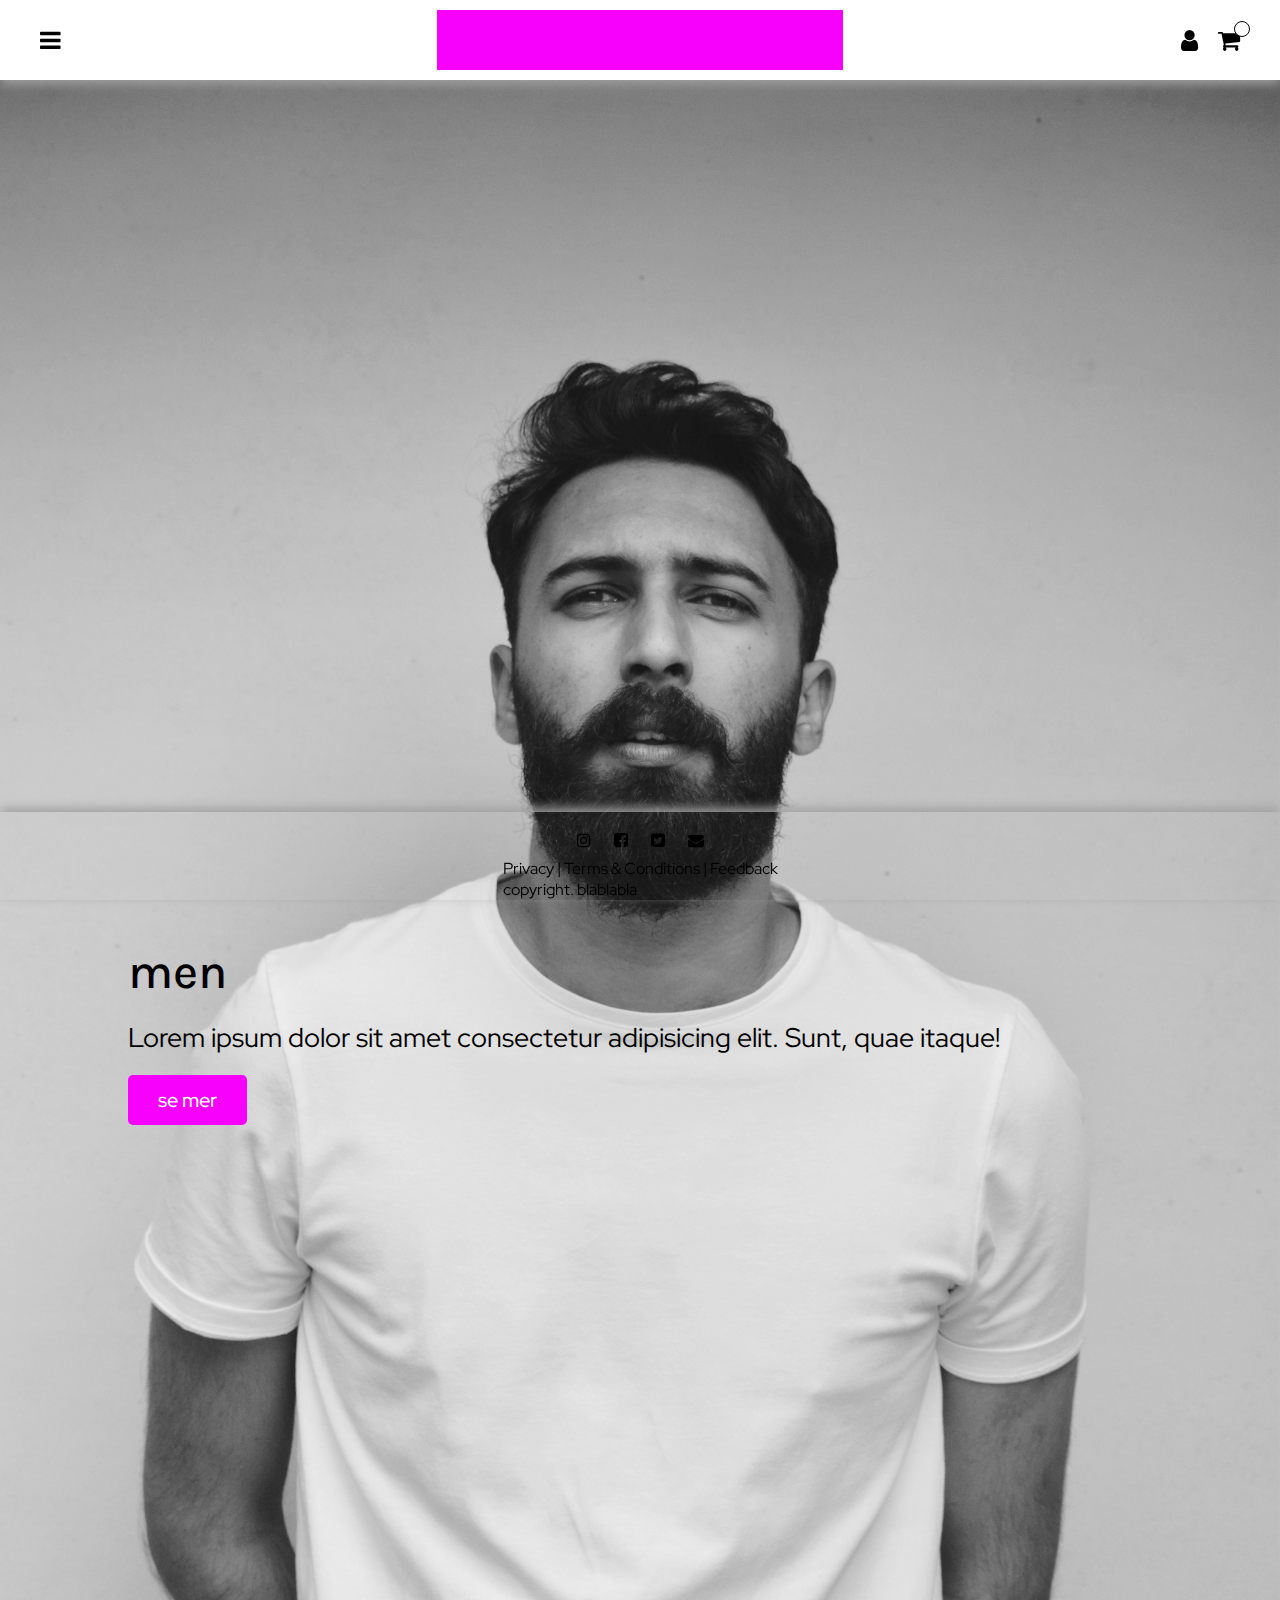
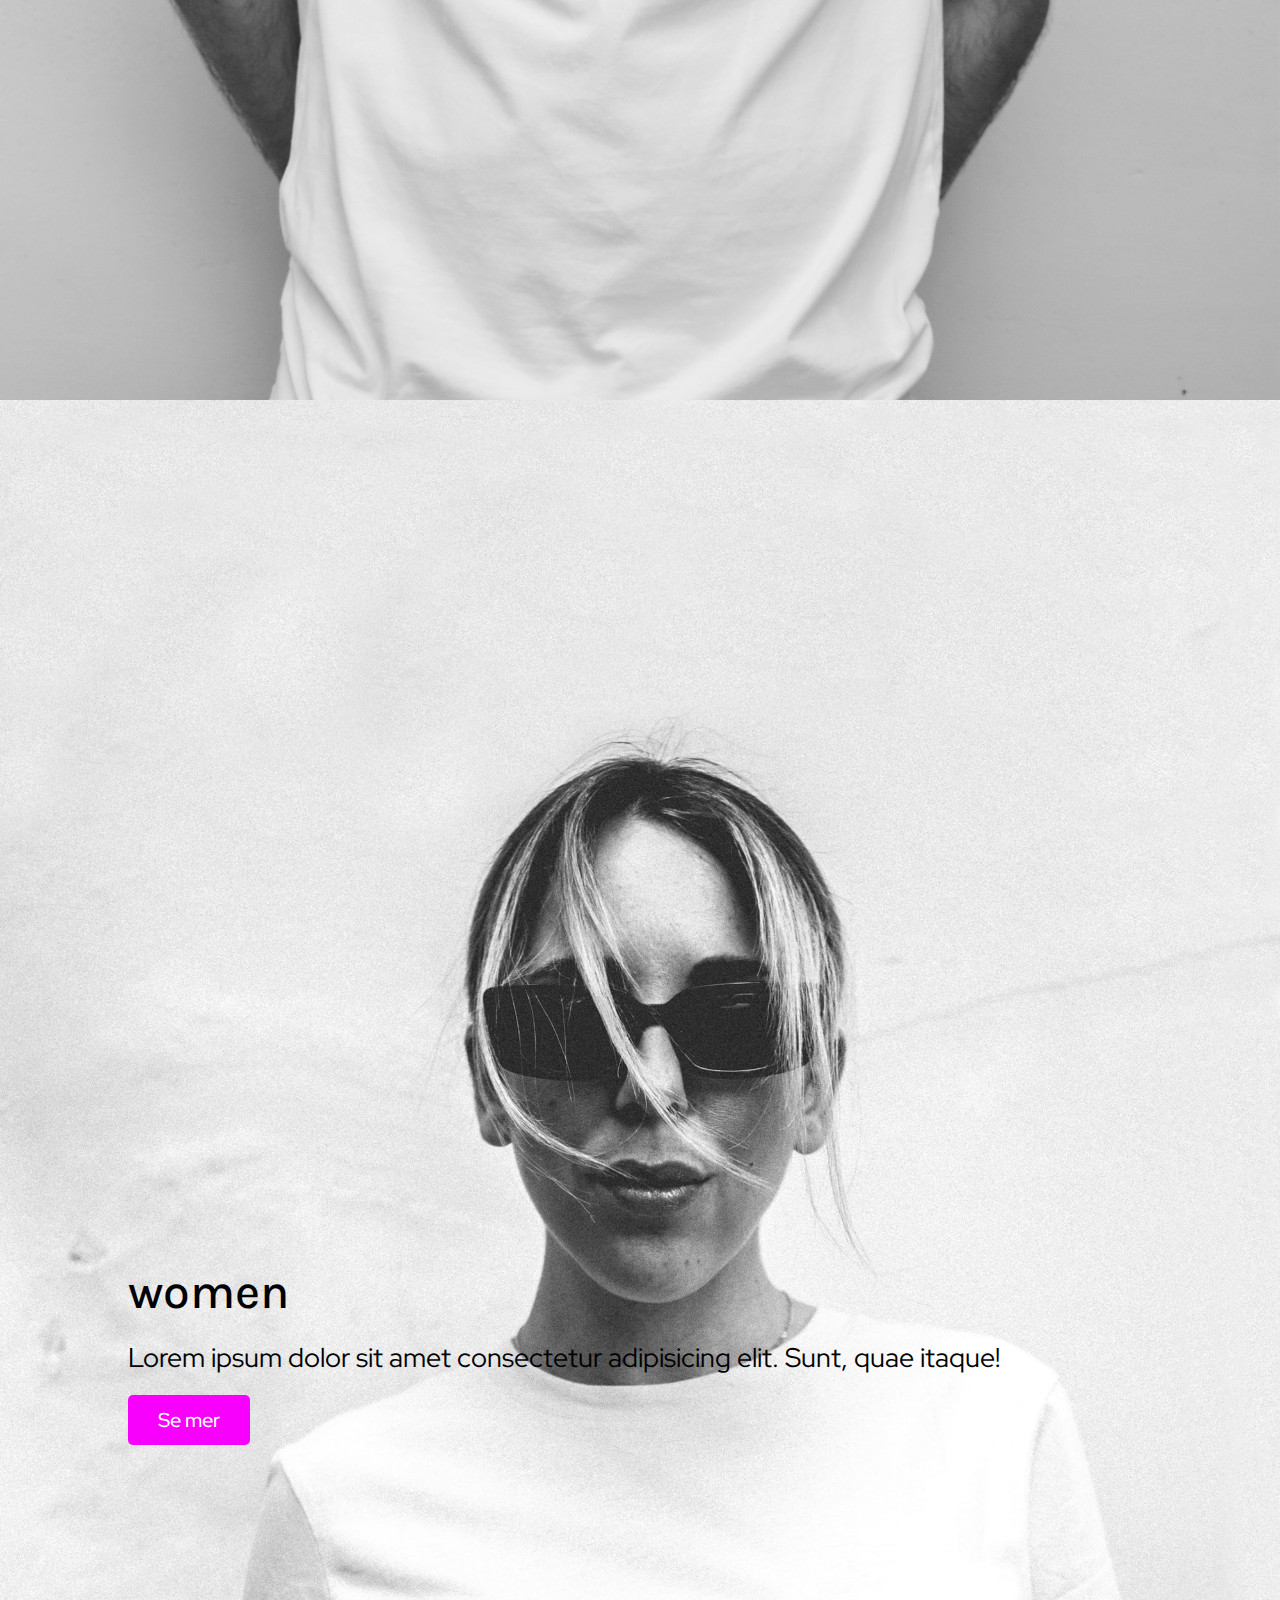
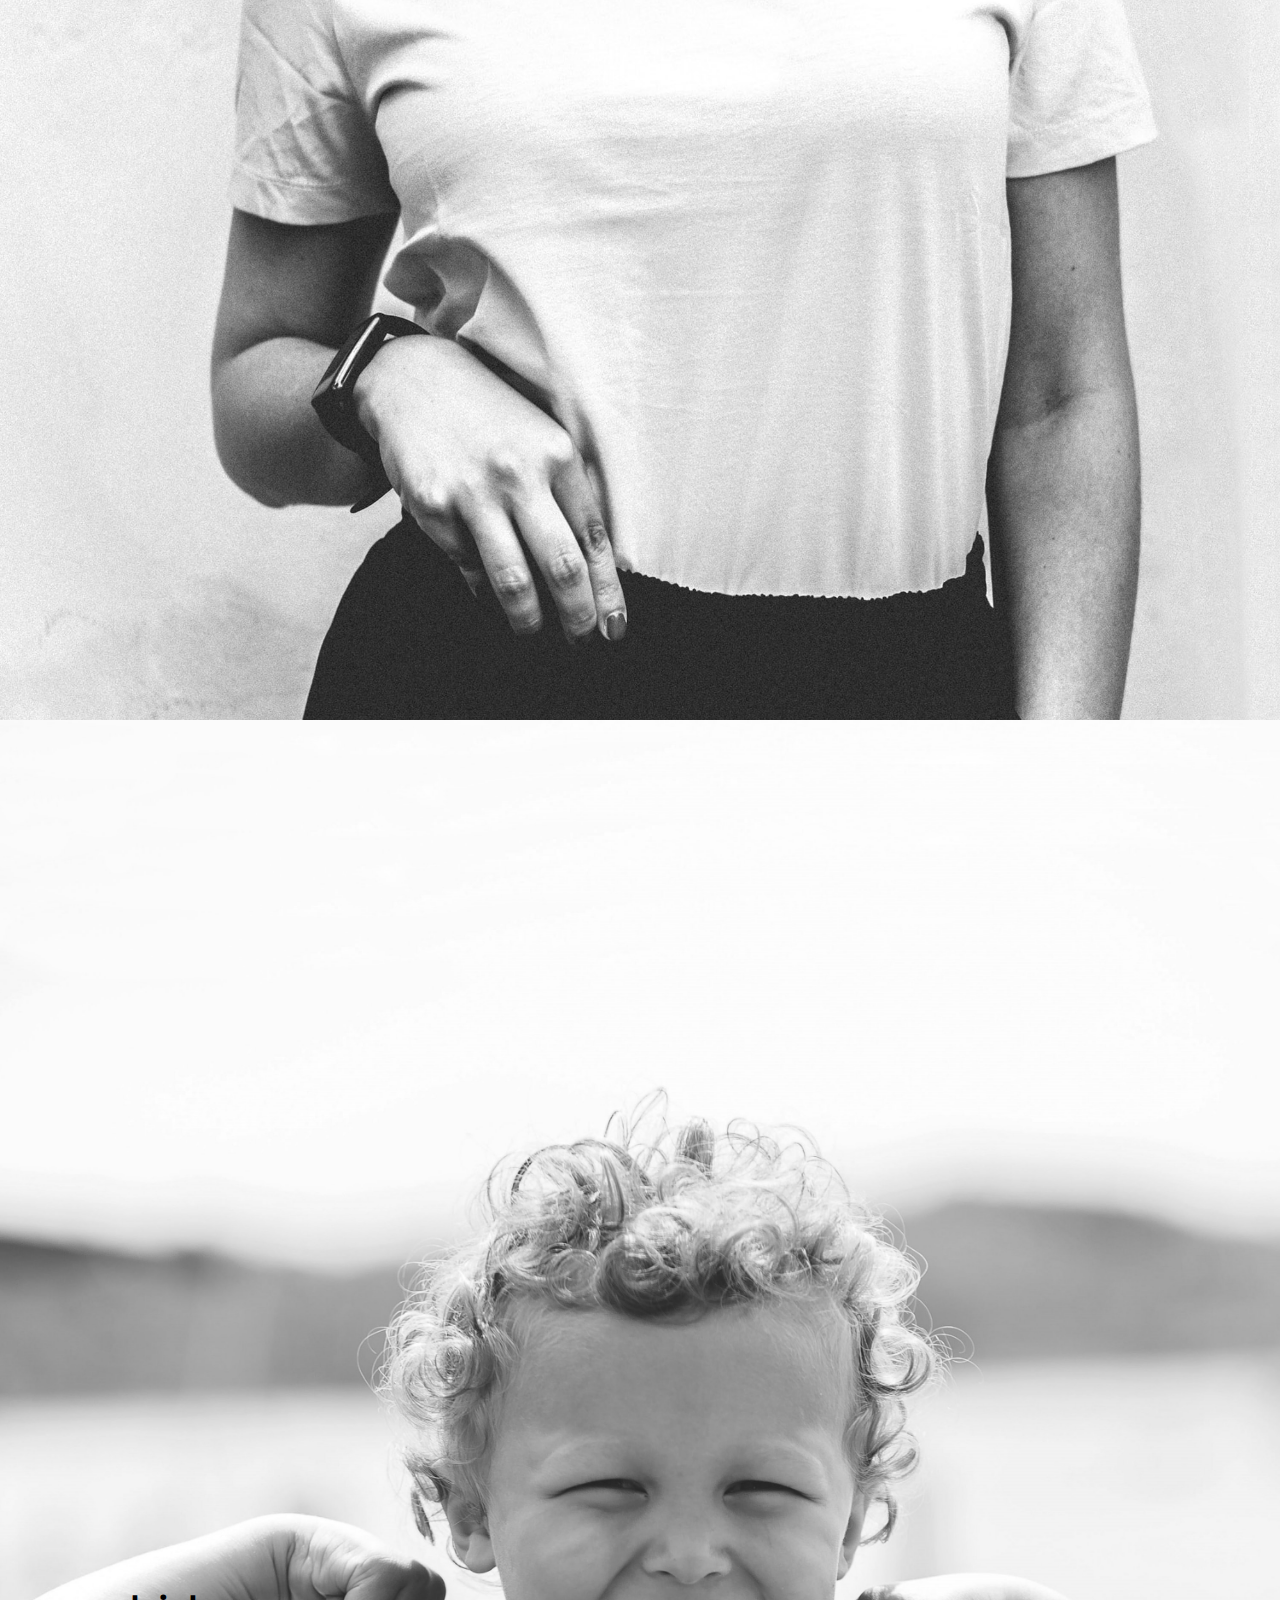
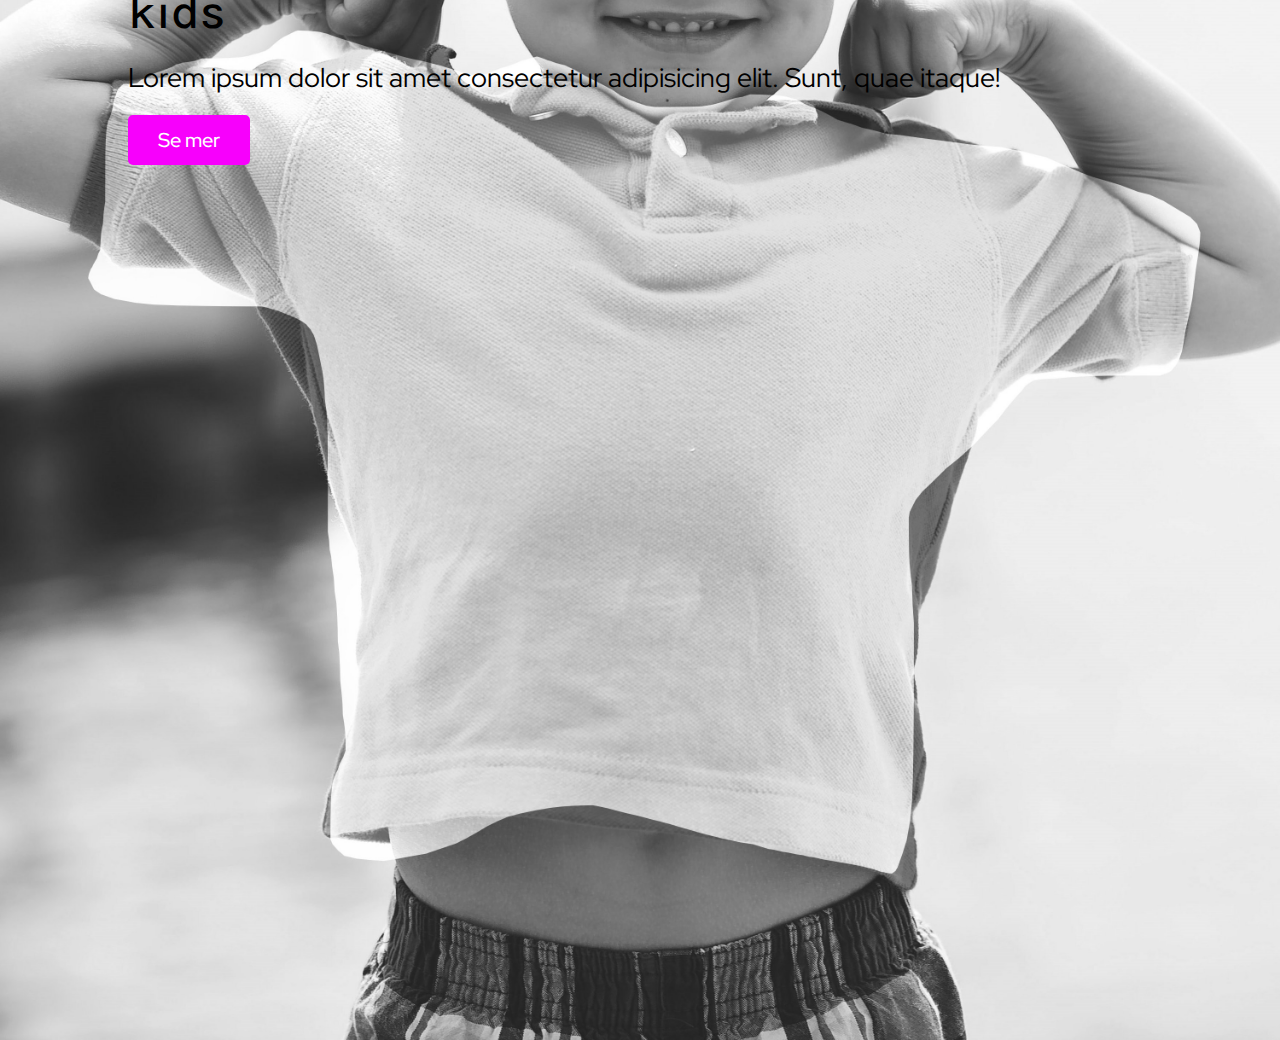
==== landing-page.html @ a22ff96a "started with basic item counter function for cart" ====
<!DOCTYPE html>
<html lang="en">
  <head>
    <meta charset="UTF-8" />
    <meta http-equiv="X-UA-Compatible" content="IE=edge" />
    <meta name="viewport" content="width=device-width, initial-scale=1.0" />
    <title>t-paita</title>
    <!-- font-awesome -->
    <link
      rel="stylesheet"
      href="https://cdnjs.cloudflare.com/ajax/libs/font-awesome/4.7.0/css/font-awesome.min.css"
    />
    <!-- Css-sheet -->
    <link rel="stylesheet" href="styles/styles.css" />
    <!--- Google font --->
    <link rel="preconnect" href="https://fonts.googleapis.com" />
    <link rel="preconnect" href="https://fonts.gstatic.com" crossorigin />
    <link
      href="https://fonts.googleapis.com/css2?family=Karla:wght@200;300;400;500&family=Red+Hat+Display:wght@300;400;500&display=swap"
      rel="stylesheet"
    />
  </head>
  <body>
    <div class="wrapper">
      <header class="header">
        <nav class="navbar">
          <i class="fa fa-bars"></i>
          <div class="navlinks hide">
            <div class="links">
              <!-- querystrings -->
            </div>
            <div class="social-media-links">
              <a href="#"><i class="fa fa-instagram"></i></a>
              <a href="#"><i class="fa fa-facebook-square"></i></a>
              <a href="#"><i class="fa fa-brands fa-twitter-square"></i></a>
              <a href="#"><i class="fa fa-envelope"></i></a>
            </div>
          </div>
        </nav>
        <div class="logo"></div>
        <div class="header-icons">
          <div class="user">
              <i class="fa fa-user"></i>
              <p class="user-logged-in"></p>
          </div>
          <i class="fa fa-shopping-cart">
            <div class="item-counter"></div>
          </i>
          <div class="shopping-cart-popup hide"></div>
        </div>
      </header>
      <div class="login-page hide">
        <div class="exit-box-login">
                X
        </div>
        <div class="logo"></div>
        <form class="my-form-login" action="">
            <input type="email" name="email" id="login-email" placeholder="email-address">
            <input type="password" name="password" id="login-password" placeholder="password">
            <button class="login-btn">log in</button>
            <p class="login-paragraph">forgot password</p>
            <button type="button" class="create-account-btn">create an account</button>
        </form>
    </div>
    <div class="create-account-page hide">
        <div class="exit-box-account">
            X
        </div>
        <div class="logo"></div>
        <form class="my-form-account" action="">

            <div class="first-last-name">
                <input type="text" name="first-name" id="first-name-account" placeholder="First Name">
                <input type="text" name="last-name" id="last-name-account" placeholder="Last Name">
            </div>

            <input type="text" name="address" id="address" placeholder="address">

            <input type="text" name="zip-code" id="zip-code" placeholder="zip-code">

            <input type="email" name="e-mail-account" id="e-mail-account" placeholder="e-mail addres">

            <input type="password" name="password-account" id="password-account" placeholder="password">

            <input type="password" name="confirm-password" id="confirm-password" placeholder="confirm password">

            <input type="tel" name="phone-number" id="phone-number" placeholder="phone number">
            <p>by clicking sign up you agree to our terms and conditions</p>
            <button class="sign-up-btn">sign up</button>
        </form>
    </div>

      <main class="main-landing-page">
        <section class="product-category">
          <img src="./images/Tissha.jpg" alt="man with cool white t-shirt" />
          <div class="image-text">
            <h2>men</h2>
            <p>
              Lorem ipsum dolor sit amet consectetur adipisicing elit. Sunt,
              quae itaque!
            </p>
            <button>se mer</button>
          </div>
        </section>
        <section class="product-category">
          <img
            src="./images/dam_shirt.jpg"
            alt="cool girl with cool white t-shirt"
          />
          <div class="image-text">
            <h2>women</h2>
            <p>
              Lorem ipsum dolor sit amet consectetur adipisicing elit. Sunt,
              quae itaque!
            </p>
            <button>Se mer</button>
          </div>
        </section>
        <section class="product-category">
          <img
            src="./images/Kid-tshirt.jpg"
            alt="crazy cool kid with cool t-shirt"
          />
          <div class="image-text">
            <h2>kids</h2>
            <p>
              Lorem ipsum dolor sit amet consectetur adipisicing elit. Sunt,
              quae itaque!
            </p>
            <button>Se mer</button>
          </div>
        </section>
      </main>
    </div>

    <footer class="footer">
      <div class="social-media-links-2">
        <a href="#"><i class="fa fa-instagram"></i></a>
        <a href="#"><i class="fa fa-facebook-square"></i></a>
        <a href="#"><i class="fa fa-brands fa-twitter-square"></i></a>
        <a href="#"><i class="fa fa-envelope"></i></a>
      </div>

      <div class="footer-text">
        <p>Privacy | Terms & Conditions | Feedback</p>

        <p>copyright. blablabla</p>
      </div>
    </footer>
  </body>
  <script src="./script/api.js"></script>
  <script src="./script/main.js"></script>
</html>
---- styles/styles.css ----
@charset "UTF-8";
.header {
  height: 80px;
  width: 100%;
  display: -webkit-box;
  display: -ms-flexbox;
  display: flex;
  -webkit-box-pack: justify;
      -ms-flex-pack: justify;
          justify-content: space-between;
  -webkit-box-align: center;
      -ms-flex-align: center;
          align-items: center;
  position: fixed;
  -webkit-box-shadow: 0 4px 10px 0 #a1a1a1;
          box-shadow: 0 4px 10px 0 #a1a1a1;
  z-index: 2;
  background: #FFF;
}

.header > * {
  -ms-flex-preferred-size: 100%;
      flex-basis: 100%;
}

.header .logo {
  height: 60px;
  background-color: #F700FC;
}

.header .navbar {
  text-align: left;
  margin-left: 30px;
  font-size: 24px;
}

.header .navbar .fa {
  padding: 10px;
}

.header .navbar .navlinks {
  width: 100%;
  display: -webkit-box;
  display: -ms-flexbox;
  display: flex;
  -webkit-box-orient: vertical;
  -webkit-box-direction: normal;
      -ms-flex-direction: column;
          flex-direction: column;
  position: absolute;
  top: 80px;
  font-size: 24px;
}

.header .navbar .navlinks .links {
  display: -webkit-box;
  display: -ms-flexbox;
  display: flex;
  -webkit-box-orient: vertical;
  -webkit-box-direction: normal;
      -ms-flex-direction: column;
          flex-direction: column;
}

.header .navbar .navlinks .links a {
  text-decoration: none;
  margin-top: 20px;
}

.header .navbar .navlinks .social-media-links {
  display: -webkit-box;
  display: -ms-flexbox;
  display: flex;
}

.header .navbar .navlinks .social-media-links i {
  margin-right: 10px;
}

.header .header-icons {
  display: -webkit-box;
  display: -ms-flexbox;
  display: flex;
  -webkit-box-pack: end;
      -ms-flex-pack: end;
          justify-content: flex-end;
  text-align: right;
  margin-right: 30px;
  font-size: 24px;
}

.header .header-icons .user {
  position: relative;
  display: -webkit-box;
  display: -ms-flexbox;
  display: flex;
  -webkit-box-orient: vertical;
  -webkit-box-direction: normal;
      -ms-flex-direction: column;
          flex-direction: column;
  -webkit-box-align: center;
      -ms-flex-align: center;
          align-items: center;
}

.header .header-icons .user p {
  position: absolute;
  font-size: 10px;
  top: 45px;
  text-align: center;
}

.header .header-icons .fa {
  padding: 10px;
}

.header .header-icons .shopping-cart-popup {
  width: 100%;
  height: 200px;
  display: -webkit-box;
  display: -ms-flexbox;
  display: flex;
  -webkit-box-orient: vertical;
  -webkit-box-direction: normal;
      -ms-flex-direction: column;
          flex-direction: column;
  position: absolute;
  top: 80px;
  font-size: 24px;
  left: 30px;
}

.header .header-icons .fa-shopping-cart {
  position: relative;
}

.header .header-icons .fa-shopping-cart .item-counter {
  background-color: white;
  position: absolute;
  top: 3px;
  right: 0px;
  display: -webkit-box;
  display: -ms-flexbox;
  display: flex;
  -webkit-box-pack: center;
      -ms-flex-pack: center;
          justify-content: center;
  -webkit-box-align: center;
      -ms-flex-align: center;
          align-items: center;
  height: 16px;
  width: 16px;
  border-radius: 50%;
  border: 1px solid black;
  font-size: 10px;
  text-align: center;
}

.hide {
  display: none !important;
}

.footer {
  position: fixed;
  /*ändra */
  padding: 10px 10px 0px 10px;
  bottom: 0;
  width: 100%;
  display: -webkit-box;
  display: -ms-flexbox;
  display: flex;
  -webkit-box-align: center;
      -ms-flex-align: center;
          align-items: center;
  -webkit-box-orient: vertical;
  -webkit-box-direction: normal;
      -ms-flex-direction: column;
          flex-direction: column;
  -webkit-box-shadow: 0 -4px 10px 0 #a1a1a1;
          box-shadow: 0 -4px 10px 0 #a1a1a1;
}

.footer .social-media-links-2 i {
  margin: 10px;
}

.footer p.fake-links {
  font-size: 14px;
}

.footer p.copywrite {
  display: -webkit-box;
  display: -ms-flexbox;
  display: flex;
  -webkit-box-pack: center;
      -ms-flex-pack: center;
          justify-content: center;
  font-size: 10px;
}

main {
  margin-top: 80px;
}

input {
  background-color: #EEEEEE;
  height: 50px;
  border: 0;
  text-align: center;
}

.pay-button {
  background-color: #F700FC;
  color: #FFF;
  width: 80%;
  height: 48px;
  font-size: 24px;
  border: 0;
  margin-top: 20px;
}

h1 {
  font-family: "Red Hat Display", sans-serif;
}

.input1 {
  width: 46%;
  margin: 5px;
  margin-bottom: 15px;
}

.input2 {
  width: 100%;
  margin-bottom: 15px;
}

form {
  padding: 20px;
}

.button-container {
  display: -webkit-box;
  display: -ms-flexbox;
  display: flex;
  -webkit-box-pack: center;
      -ms-flex-pack: center;
          justify-content: center;
}

.order-form input:invalid {
  border: 2px solid red;
}

.order-form input:valid {
  border: 2px solid green;
}

.order-form input:focus {
  border: 2px solid yellow;
  outline: none;
}

main {
  width: 100%;
  margin-top: 80px;
}

main .breadcrumbs {
  list-style: none;
  display: -webkit-box;
  display: -ms-flexbox;
  display: flex;
  padding: 10px 30px;
}

main .breadcrumbs li + li:before {
  content: "/";
}

main .breadcrumbs li a {
  text-decoration: none;
}

main .breadcrumbs li a:hover {
  text-decoration: underline;
}

.main-landing-page {
  margin-top: 80px;
  margin-bottom: 80px;
}

.main-landing-page .product-category {
  overflow: hidden;
  display: -webkit-box;
  display: -ms-flexbox;
  display: flex;
  -webkit-box-pack: center;
      -ms-flex-pack: center;
          justify-content: center;
  position: relative;
  overflow: hidden;
  -webkit-box-flex: 1;
      -ms-flex: 1;
          flex: 1;
}

.main-landing-page .product-category img {
  max-height: 100%;
  width: 100%;
  display: block;
  margin-left: auto;
  margin-right: auto;
}

.main-landing-page .product-category .image-text {
  position: absolute;
  top: 45%;
  left: 10%;
  width: 70%;
}

.main-landing-page .product-category .image-text p {
  font-size: 3vh;
  padding: 20px 0;
}

.main-landing-page .product-category .image-text h2 {
  font-family: "Karla", sans-serif;
  font-size: 3rem;
  font-weight: 500;
}

.main-landing-page .product-category .image-text button {
  height: 50px;
  background-color: #F700FC;
  color: #FFF;
  border: none;
  font-size: 20px;
  padding: 0 30px;
  border-radius: 5px;
  font-weight: 500;
}

.product-list {
  display: -webkit-box;
  display: -ms-flexbox;
  display: flex;
  -ms-flex-wrap: wrap;
      flex-wrap: wrap;
  -ms-flex-pack: distribute;
      justify-content: space-around;
  -webkit-box-align: center;
      -ms-flex-align: center;
          align-items: center;
}

.product-list article {
  height: 230px;
  width: 150px;
  overflow: hidden;
  display: -webkit-box;
  display: -ms-flexbox;
  display: flex;
  -webkit-box-orient: vertical;
  -webkit-box-direction: normal;
      -ms-flex-direction: column;
          flex-direction: column;
  -webkit-box-align: center;
      -ms-flex-align: center;
          align-items: center;
  position: relative;
}

.product-list article img {
  max-height: 100%;
}

.product-list article .price {
  position: absolute;
}

.product-list article .description {
  position: absolute;
}

.product-pop-up {
  width: 100vw;
  height: 100vh;
  display: -webkit-box;
  display: -ms-flexbox;
  display: flex;
  -webkit-box-align: center;
      -ms-flex-align: center;
          align-items: center;
  -webkit-box-orient: vertical;
  -webkit-box-direction: normal;
      -ms-flex-direction: column;
          flex-direction: column;
  position: absolute;
  top: 80px;
  left: 0;
  padding: 40px;
  background: #FFF;
}

.product-pop-up h2 {
  font-size: 3vw;
}

.product-pop-up button {
  height: 50px;
  background-color: #F700FC;
  color: #FFF;
  border: none;
  font-size: 20px;
  padding: 0 30px;
  border-radius: 5px;
  font-weight: 500;
}

* {
  margin: 0;
  padding: 0;
  -webkit-box-sizing: border-box;
          box-sizing: border-box;
  color: #000;
  font-family: "Red Hat Display", sans-serif;
}

.wrapper {
  width: 100%;
  height: 100vh;
  display: -webkit-box;
  display: -ms-flexbox;
  display: flex;
  -webkit-box-orient: vertical;
  -webkit-box-direction: normal;
      -ms-flex-direction: column;
          flex-direction: column;
  -webkit-box-align: center;
      -ms-flex-align: center;
          align-items: center;
}

.wrapper .login-page {
  position: absolute;
  top: 0px;
  left: 0px;
  height: 100vh;
  width: 100%;
  display: -webkit-box;
  display: -ms-flexbox;
  display: flex;
  -webkit-box-orient: vertical;
  -webkit-box-direction: normal;
      -ms-flex-direction: column;
          flex-direction: column;
  -webkit-box-align: center;
      -ms-flex-align: center;
          align-items: center;
  -webkit-box-pack: center;
      -ms-flex-pack: center;
          justify-content: center;
  background-color: white;
  z-index: 100;
}

.wrapper .login-page .exit-box-login {
  position: relative;
  top: -50px;
  right: -150px;
  padding: 0px;
  font-size: 40px;
  font-weight: 900;
  color: #989898;
  cursor: pointer;
}

.wrapper .login-page .logo {
  height: 60px;
  width: 100px;
  background-color: #F700FC;
}

.wrapper .login-page .my-form-login {
  display: -webkit-box;
  display: -ms-flexbox;
  display: flex;
  -webkit-box-orient: vertical;
  -webkit-box-direction: normal;
      -ms-flex-direction: column;
          flex-direction: column;
  -webkit-box-pack: center;
      -ms-flex-pack: center;
          justify-content: center;
  -webkit-box-align: center;
      -ms-flex-align: center;
          align-items: center;
  width: 300px;
  height: 400px;
  padding: 0px;
}

.wrapper .login-page .my-form-login > * {
  margin: 7px;
}

.wrapper .login-page .my-form-login .login-btn {
  background-color: #F700FC;
  color: #FFF;
}

.wrapper .login-page .my-form-login .create-account-btn {
  background-color: #49C000;
  color: #FFF;
}

.wrapper .login-page .my-form-login input {
  width: 100%;
  height: 44px;
  padding: 10px;
  background-color: #EEEEEE;
  color: #A1A1A1;
  border: none;
}

.wrapper .login-page .my-form-login p {
  font-size: 10px;
  cursor: pointer;
}

.wrapper .login-page .my-form-login button {
  width: 100%;
  height: 44px;
  padding: 10px;
  cursor: pointer;
  border: none;
}

.wrapper .create-account-page {
  position: absolute;
  top: 0px;
  left: 0px;
  height: 100vh;
  width: 100%;
  display: -webkit-box;
  display: -ms-flexbox;
  display: flex;
  -webkit-box-orient: vertical;
  -webkit-box-direction: normal;
      -ms-flex-direction: column;
          flex-direction: column;
  -webkit-box-align: center;
      -ms-flex-align: center;
          align-items: center;
  -webkit-box-pack: center;
      -ms-flex-pack: center;
          justify-content: center;
  background-color: white;
  z-index: 100;
}

.wrapper .create-account-page .exit-box-account {
  position: relative;
  top: -50px;
  right: -150px;
  padding: 0px;
  font-size: 40px;
  font-weight: 900;
  color: #989898;
  cursor: pointer;
}

.wrapper .create-account-page .logo {
  height: 60px;
  width: 100px;
  background-color: #F700FC;
}

.wrapper .create-account-page .my-form-account {
  display: -webkit-box;
  display: -ms-flexbox;
  display: flex;
  -webkit-box-orient: vertical;
  -webkit-box-direction: normal;
      -ms-flex-direction: column;
          flex-direction: column;
  -webkit-box-pack: center;
      -ms-flex-pack: center;
          justify-content: center;
  -webkit-box-align: center;
      -ms-flex-align: center;
          align-items: center;
  width: 300px;
  height: -webkit-min-content;
  height: -moz-min-content;
  height: min-content;
  padding: 0;
}

.wrapper .create-account-page .my-form-account > * {
  margin: 7px;
}

.wrapper .create-account-page .my-form-account .first-last-name {
  display: -webkit-box;
  display: -ms-flexbox;
  display: flex;
  -webkit-box-orient: horizontal;
  -webkit-box-direction: normal;
      -ms-flex-direction: row;
          flex-direction: row;
  -webkit-box-pack: justify;
      -ms-flex-pack: justify;
          justify-content: space-between;
  width: 100%;
}

.wrapper .create-account-page .my-form-account .first-last-name input {
  width: 48%;
}

.wrapper .create-account-page .my-form-account input {
  width: 100%;
  height: 44px;
  padding: 10px;
  background-color: #EEEEEE;
  color: #A1A1A1;
  border: none;
}

.wrapper .create-account-page .my-form-account p {
  font-size: 10px;
  cursor: pointer;
  text-align: center;
}

.wrapper .create-account-page .my-form-account button {
  width: 100%;
  height: 44px;
  padding: 10px;
  cursor: pointer;
  border: none;
  background-color: #F700FC;
  color: #FFF;
}
/*# sourceMappingURL=styles.css.map */
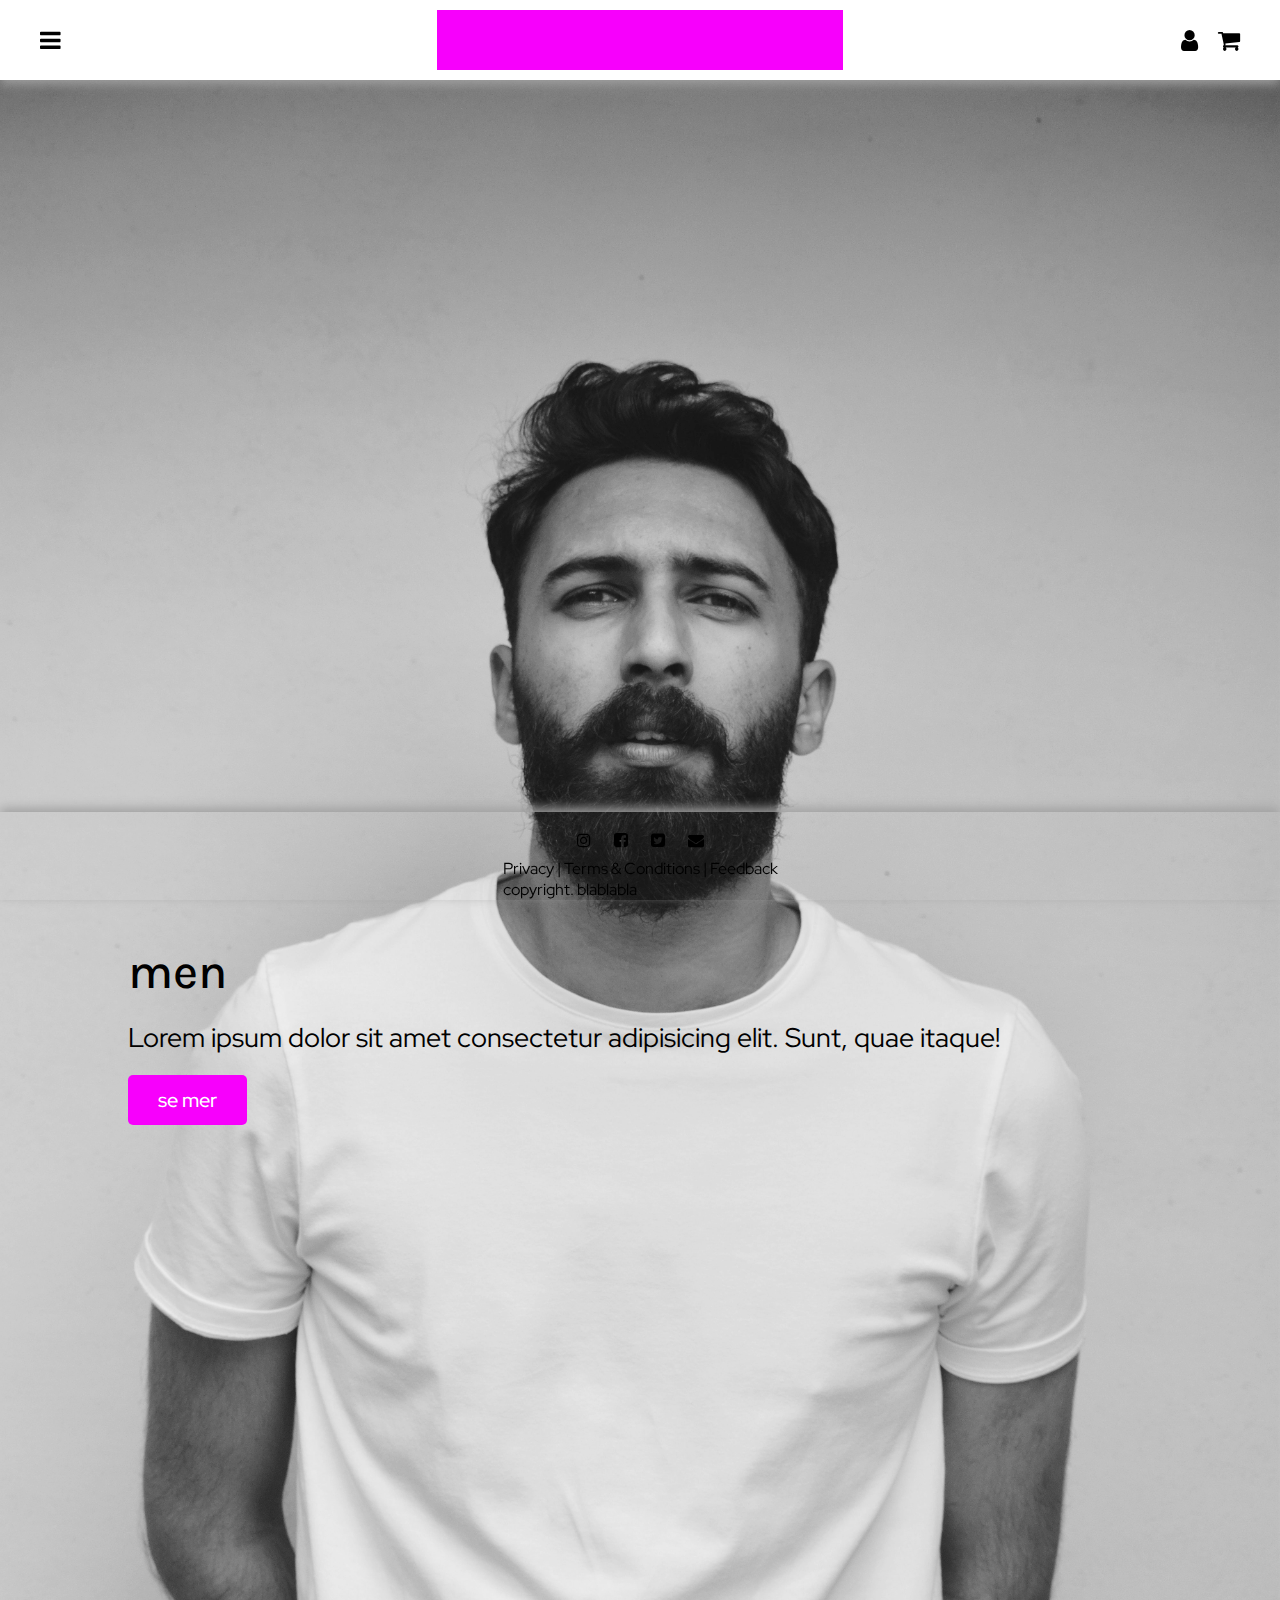
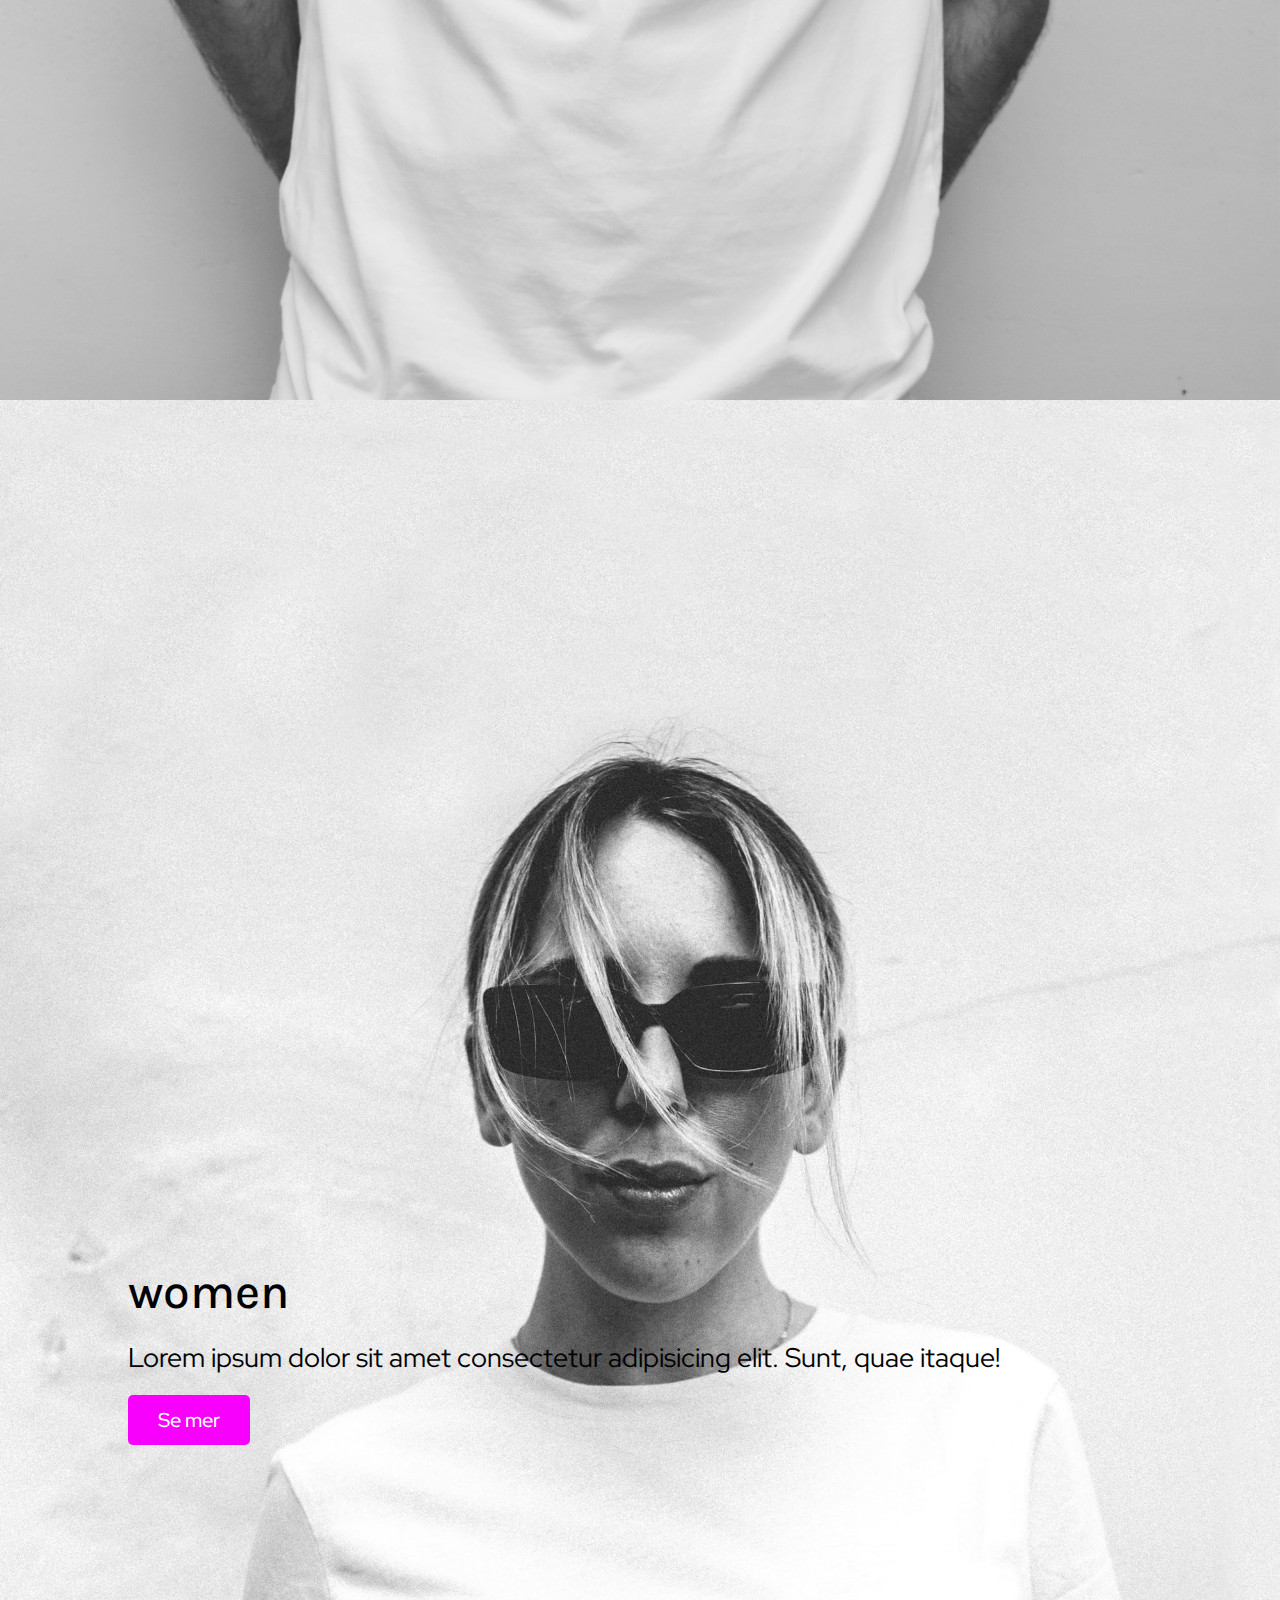
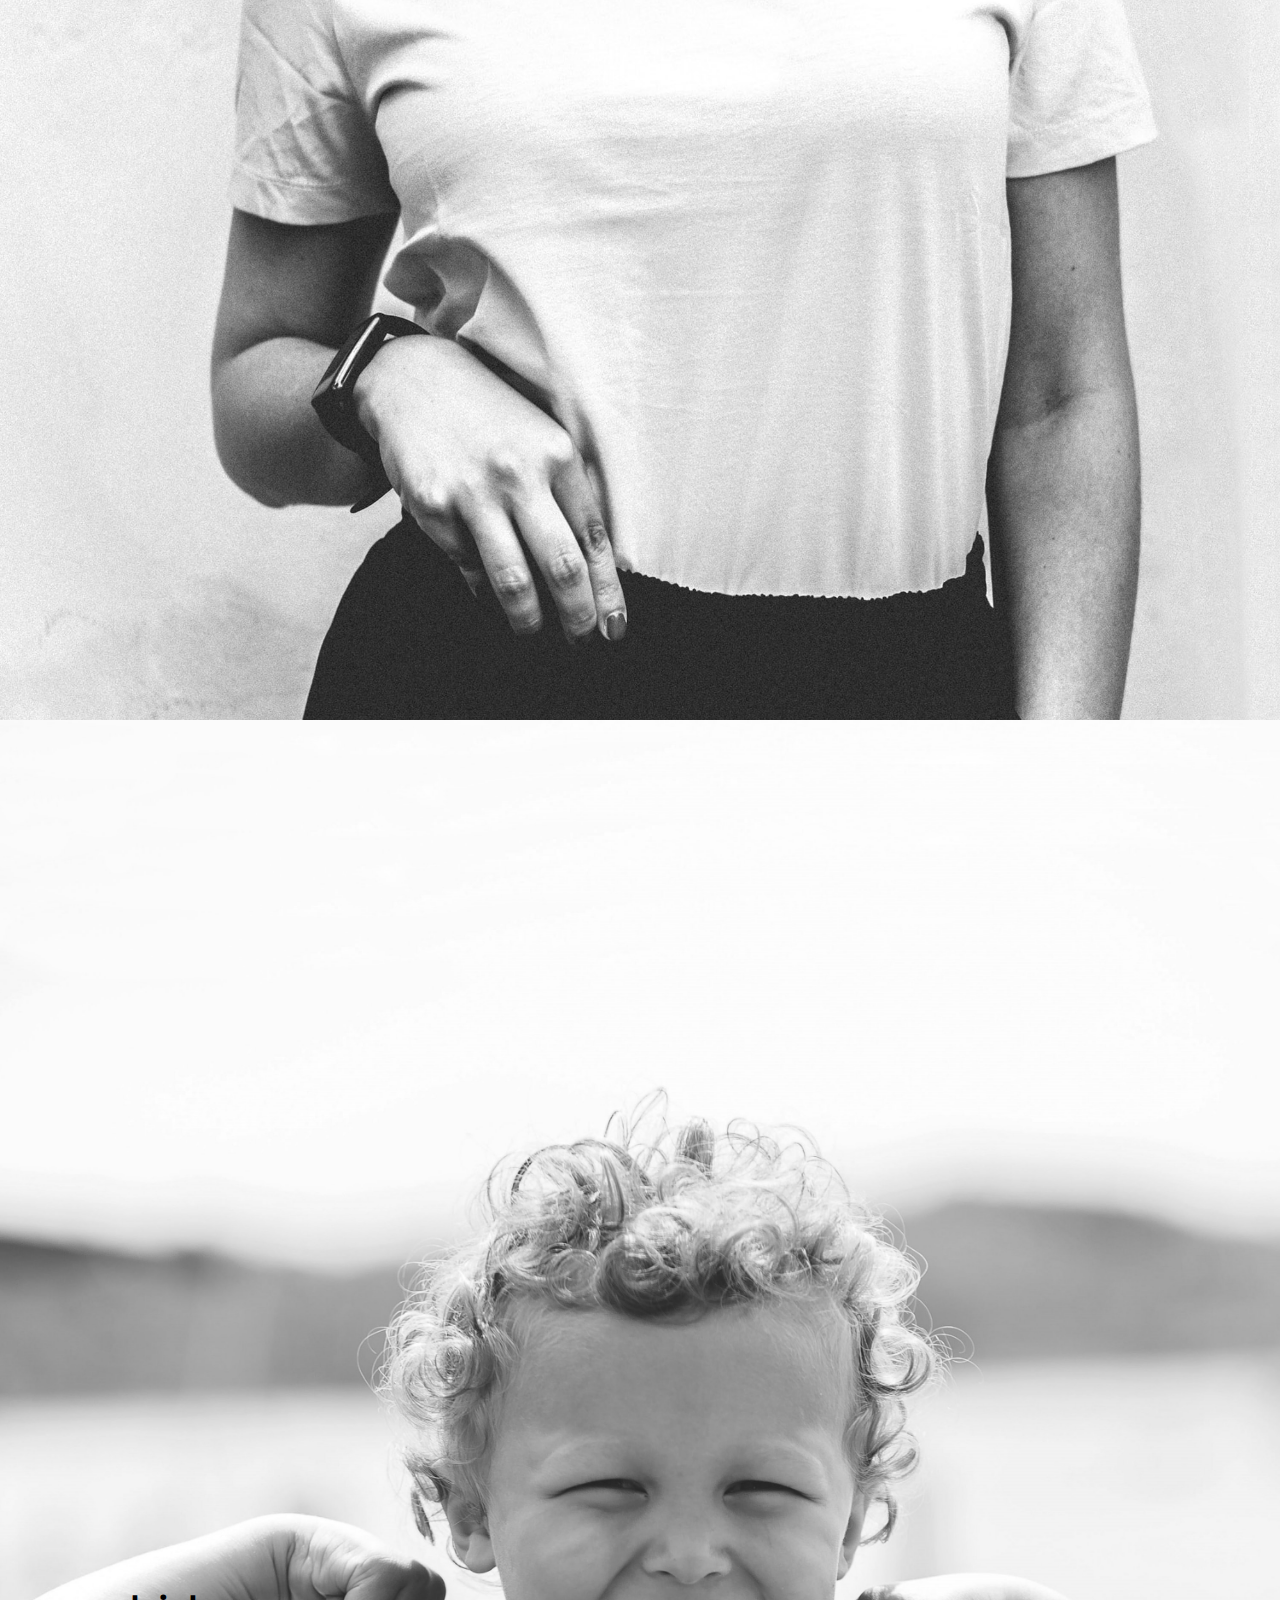
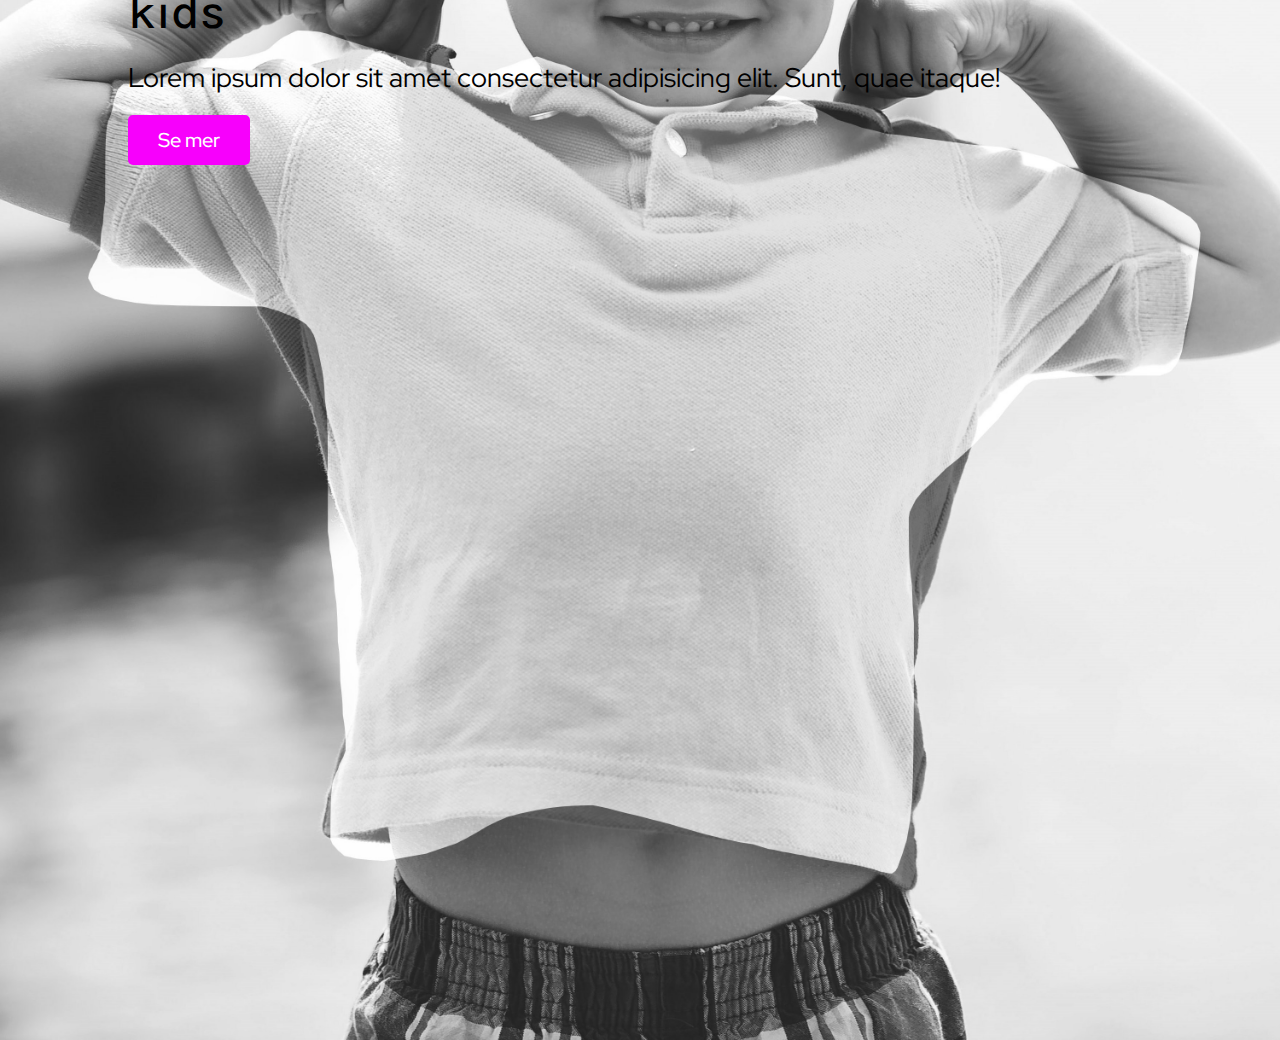
==== commit 8f720bd2: "made a fix to cart-item-counter" ====
--- a/landing-page.html
+++ b/landing-page.html
@@ -44,7 +44,7 @@
               <p class="user-logged-in"></p>
           </div>
           <i class="fa fa-shopping-cart">
-            <div class="item-counter"></div>
+            <div class="item-counter hide"></div>
           </i>
           <div class="shopping-cart-popup hide"></div>
         </div>
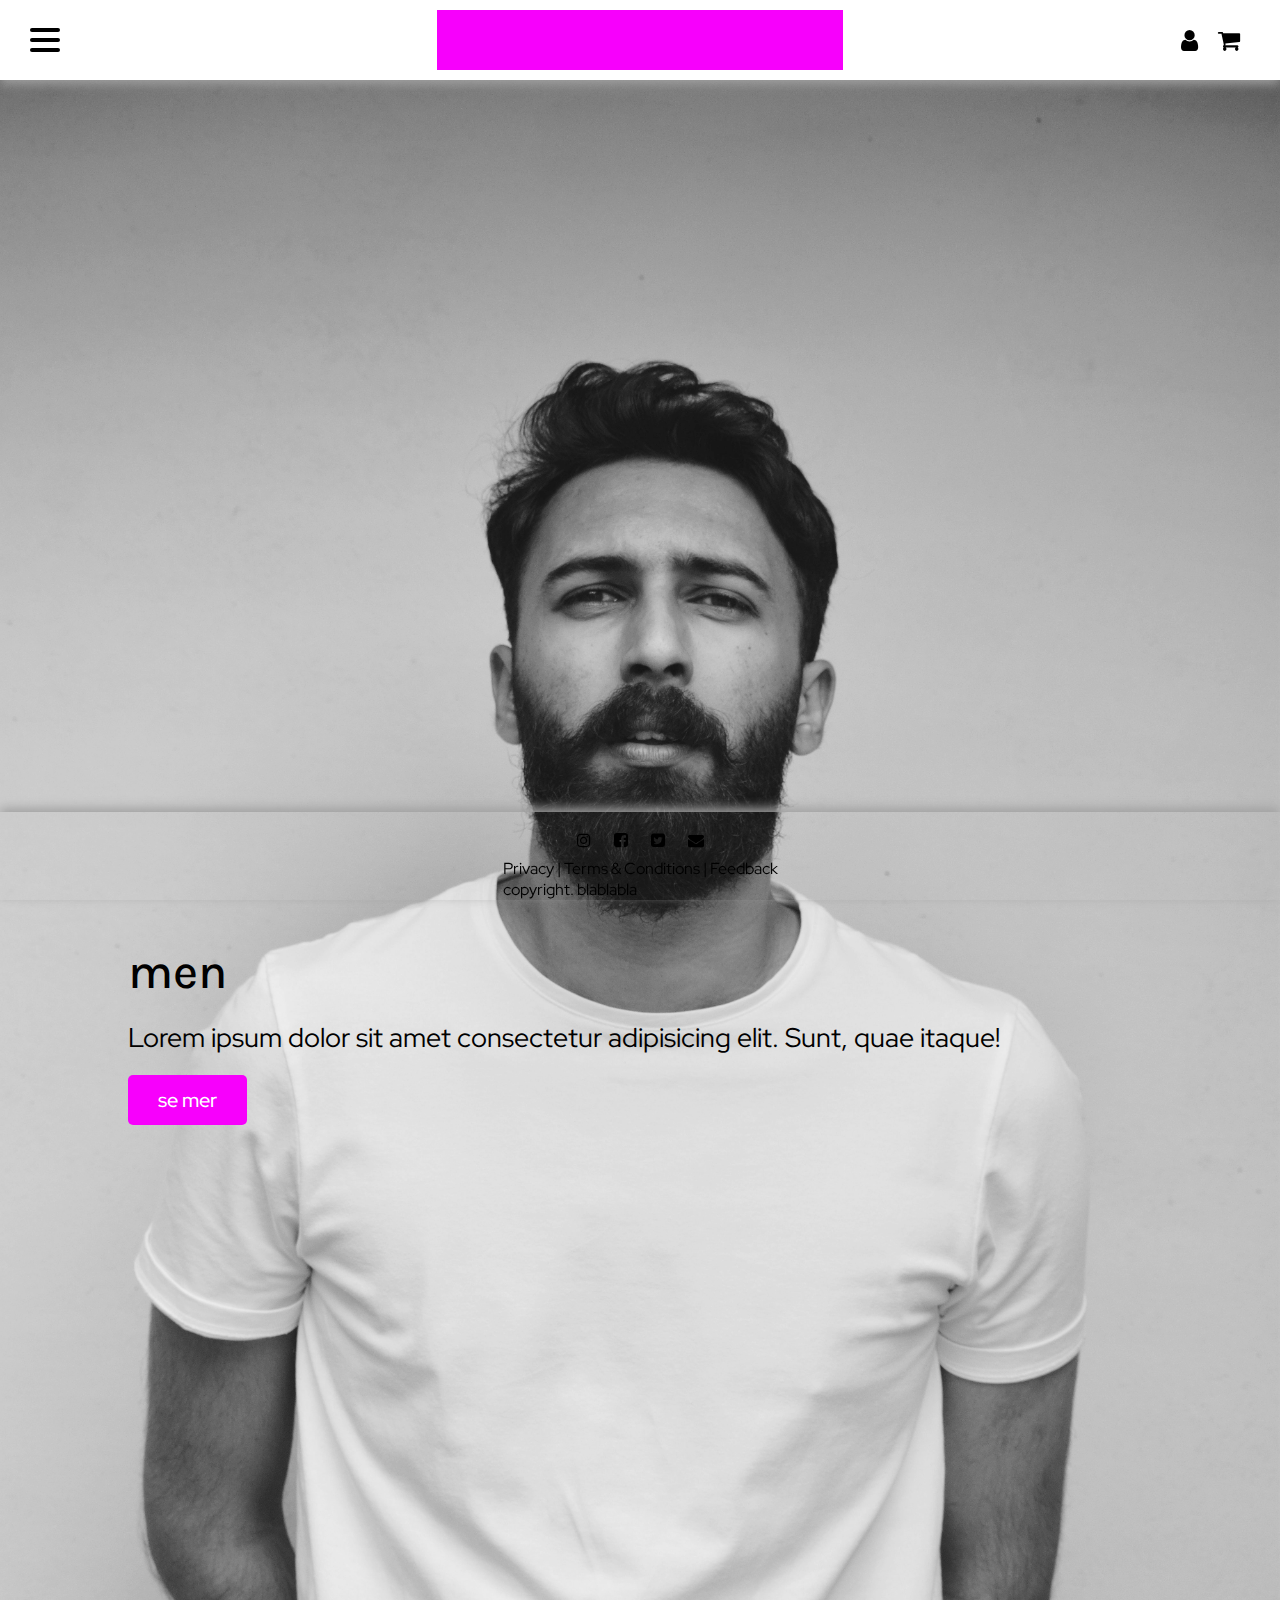
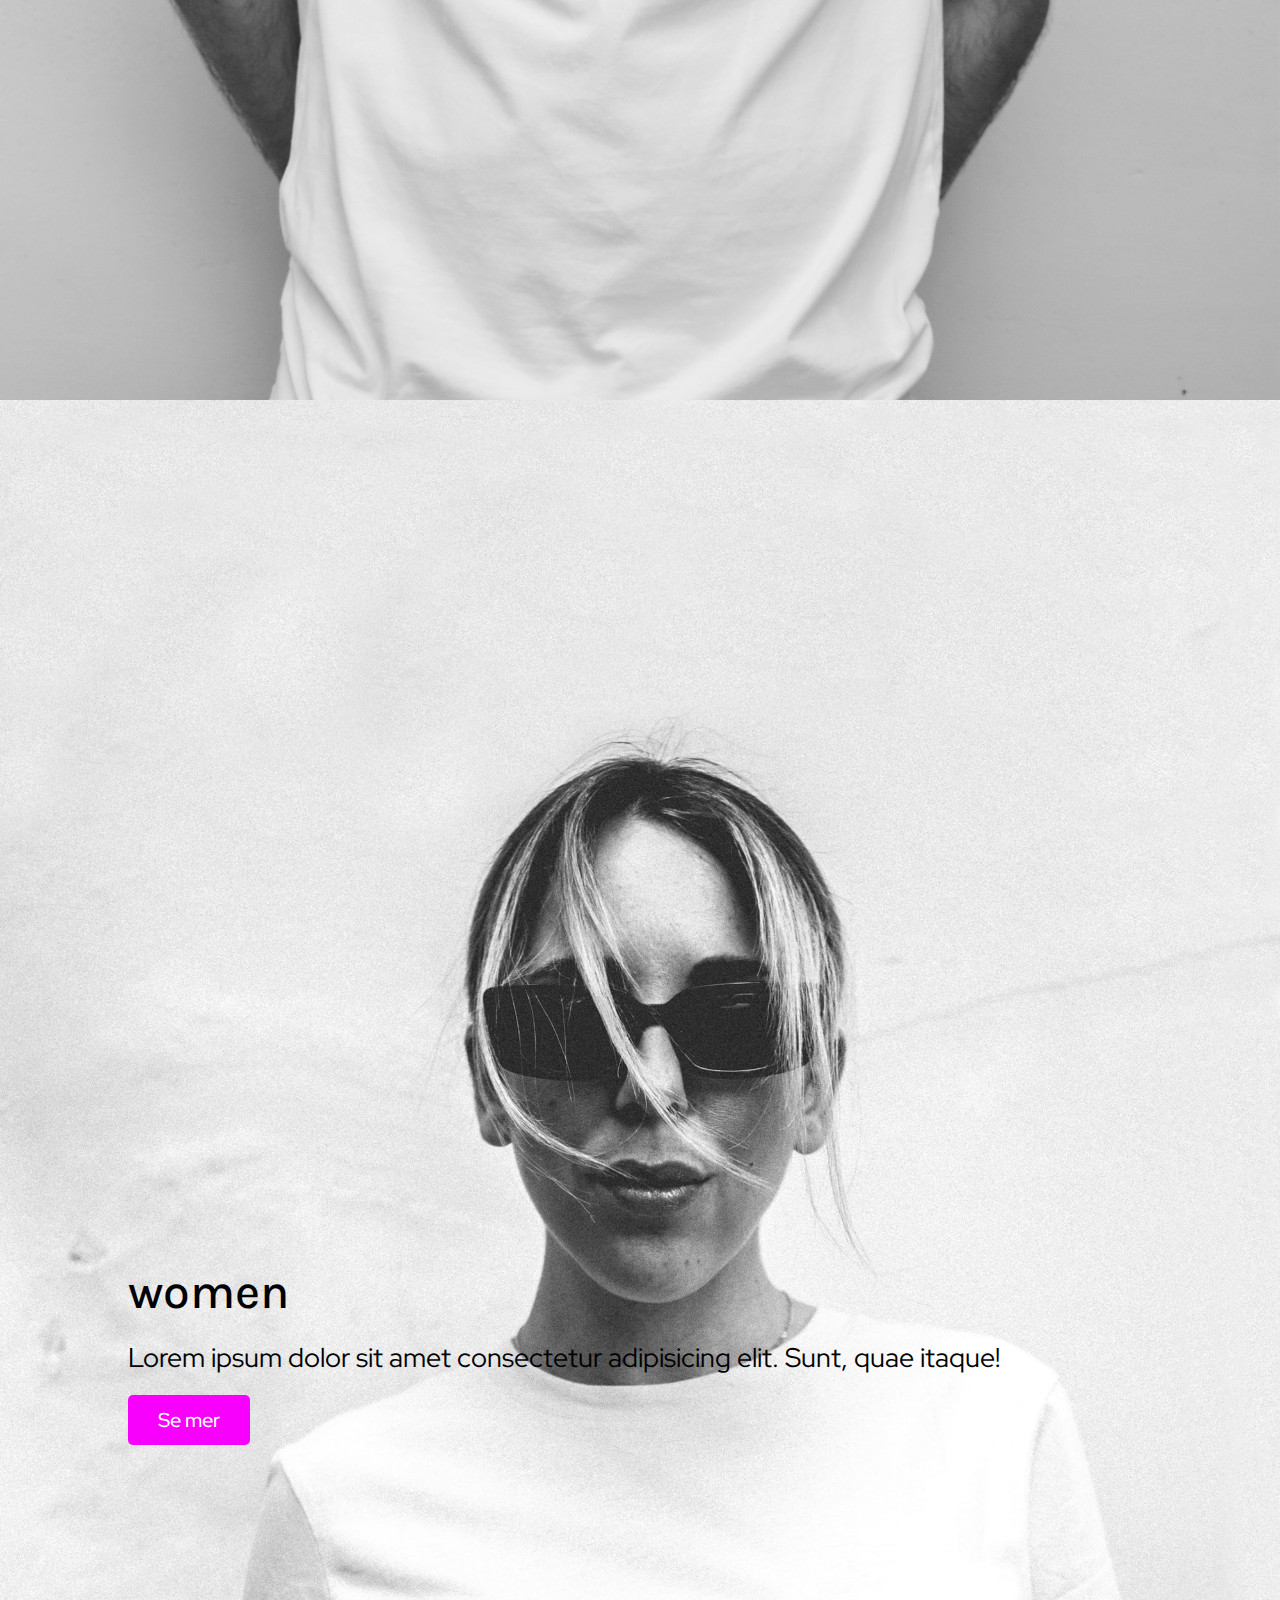
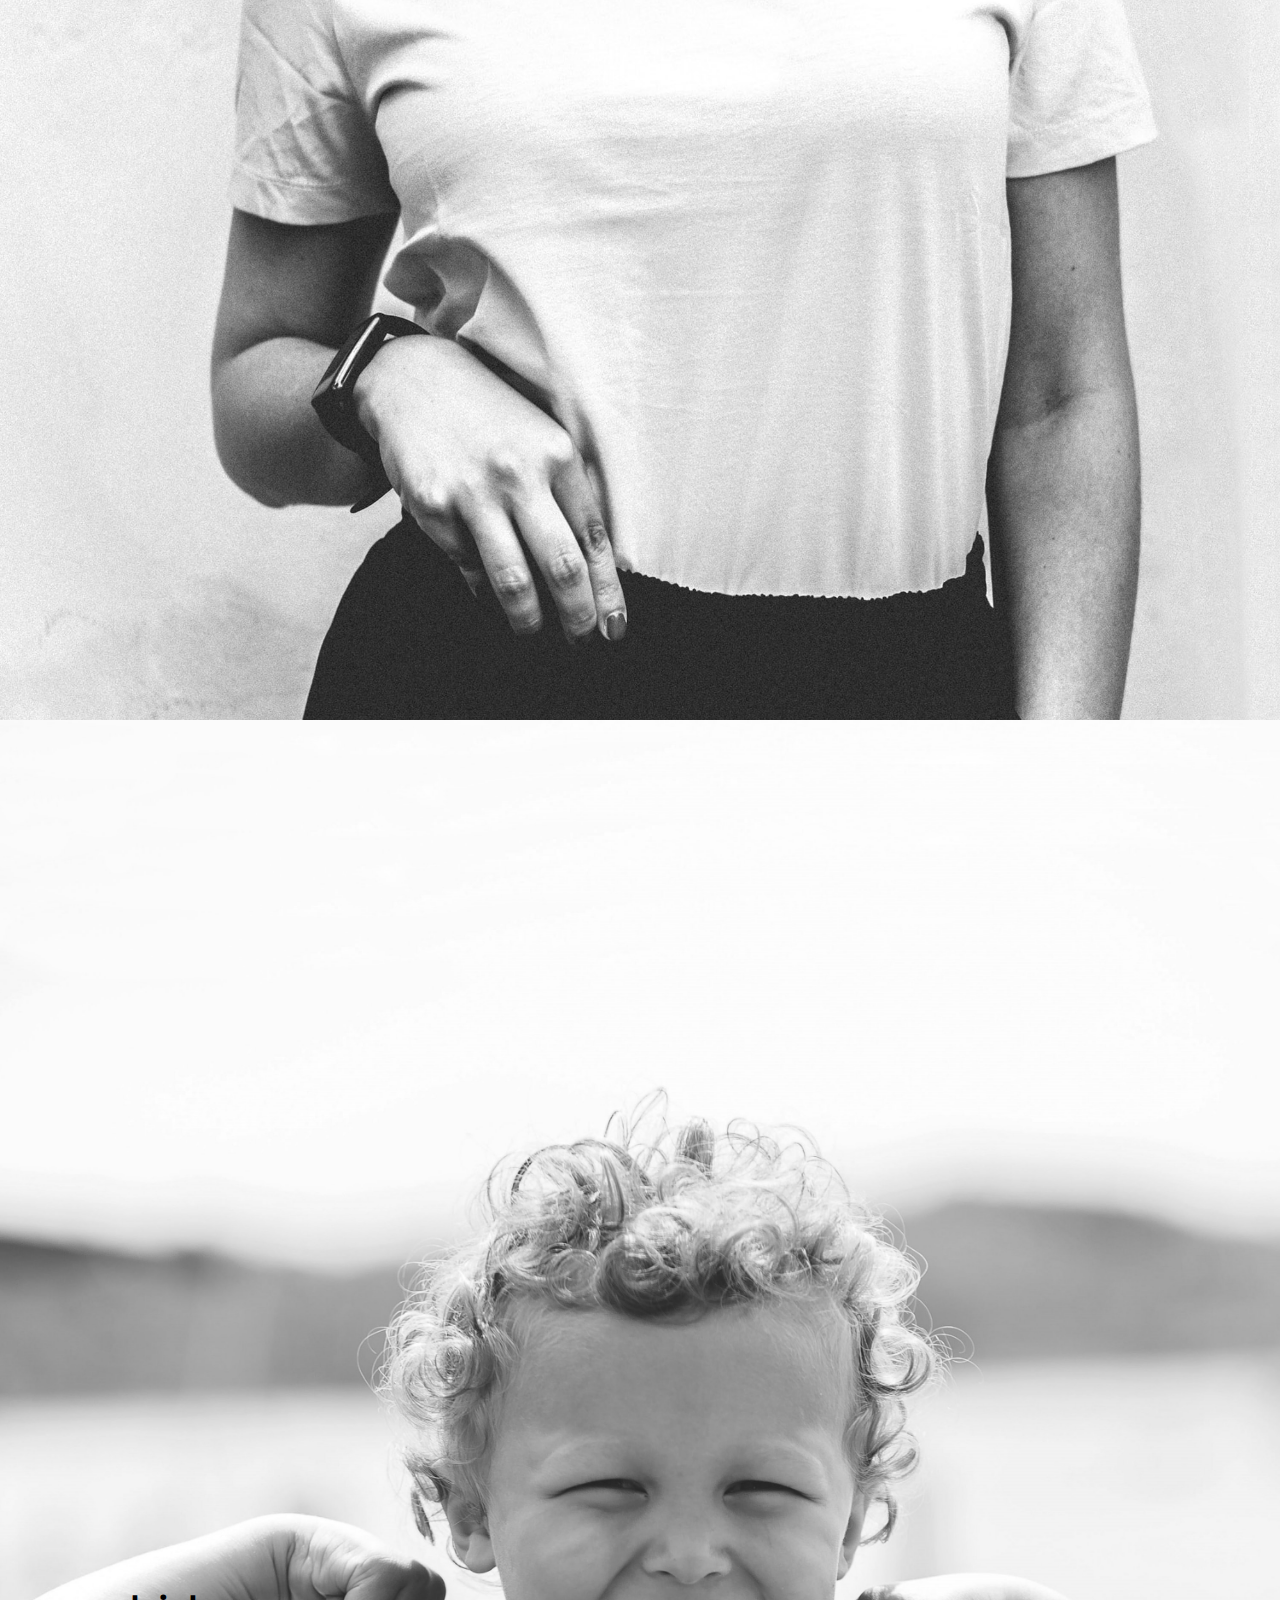
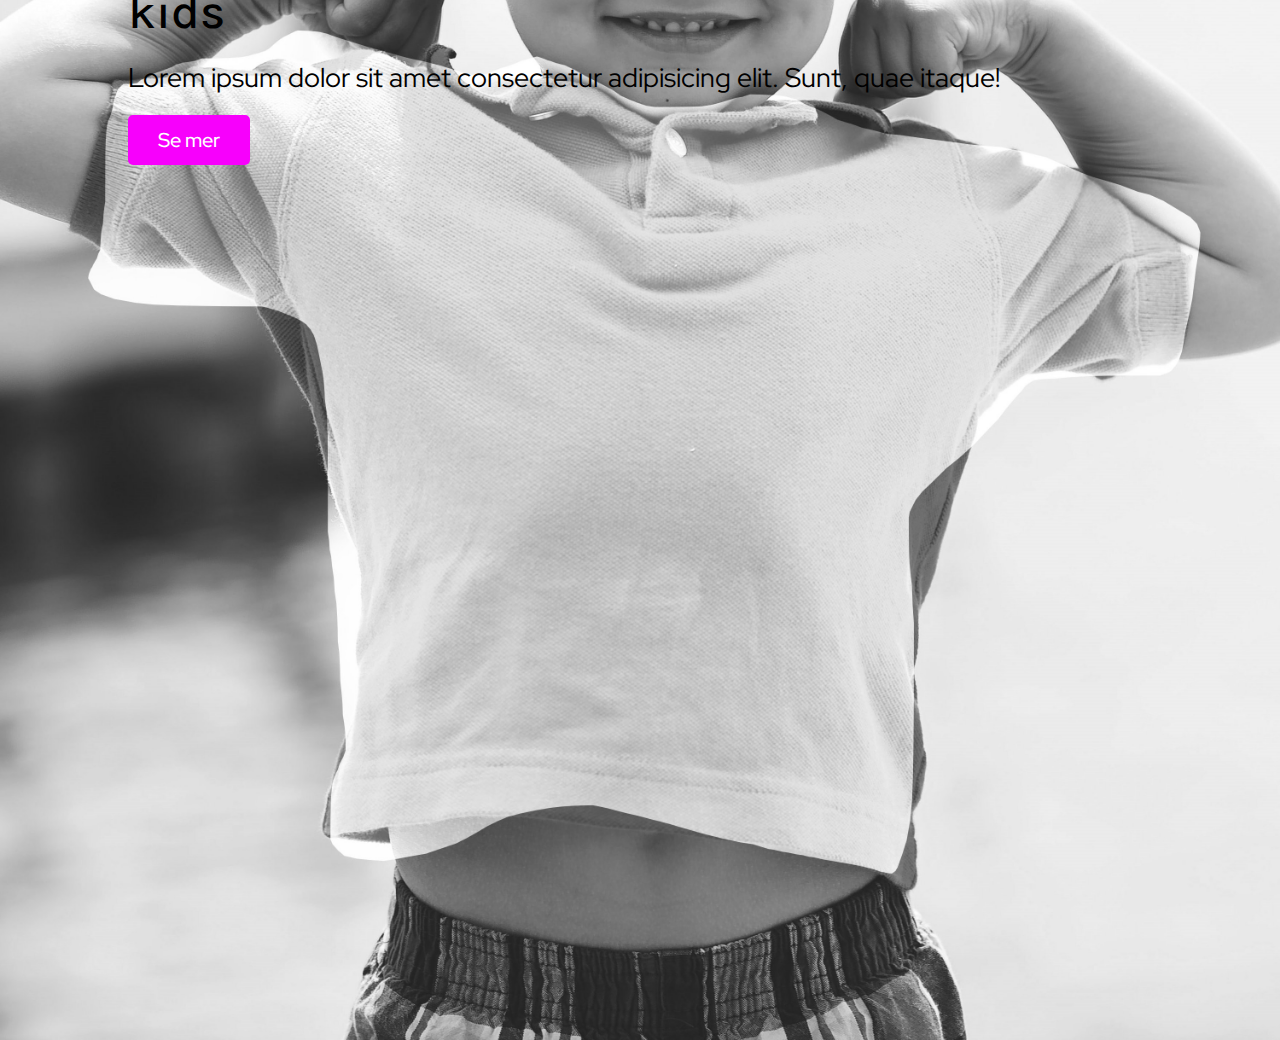
==== commit 85d1662f: "added hamburger menu to all pages" ====
--- a/landing-page.html
+++ b/landing-page.html
@@ -24,7 +24,11 @@
     <div class="wrapper">
       <header class="header">
         <nav class="navbar">
-          <i class="fa fa-bars"></i>
+          <div class="hamburger">
+            <span></span>
+            <span></span>
+            <span></span>
+        </div>
           <div class="navlinks hide">
             <div class="links">
               <!-- querystrings -->
--- a/styles/styles.css
+++ b/styles/styles.css
@@ -34,8 +34,86 @@
   font-size: 24px;
 }
 
-.header .navbar .fa {
-  padding: 10px;
+.header .navbar .hamburger {
+  position: relative;
+  height: 40px;
+  width: 40px;
+  display: -webkit-box;
+  display: -ms-flexbox;
+  display: flex;
+  -webkit-box-orient: vertical;
+  -webkit-box-direction: normal;
+      -ms-flex-direction: column;
+          flex-direction: column;
+  -webkit-box-pack: center;
+      -ms-flex-pack: center;
+          justify-content: center;
+  overflow: hidden;
+}
+
+.header .navbar .hamburger span {
+  background-color: black;
+  border-radius: 10px;
+  position: absolute;
+  height: 4px;
+}
+
+.header .navbar .hamburger span:nth-child(1) {
+  width: 30px;
+  background: black;
+  -webkit-transform: translateY(-10px);
+          transform: translateY(-10px);
+  -webkit-transition: 0.8s;
+  transition: 0.8s;
+}
+
+.header .navbar .hamburger span:nth-child(2) {
+  width: 30px;
+  background: black;
+  -webkit-transition: 1s;
+  transition: 1s;
+}
+
+.header .navbar .hamburger span:nth-child(3) {
+  width: 30px;
+  background: black;
+  -webkit-transform: translateY(10px);
+          transform: translateY(10px);
+  -webkit-transition: 0.8s;
+  transition: 0.8s;
+}
+
+.header .navbar .hamburger:hover span:nth-child(2) {
+  -webkit-transform: translateX(5px);
+          transform: translateX(5px);
+  background: #F700FC;
+}
+
+.header .navbar .is-active span:nth-child(1) {
+  -webkit-transform: translate(0px) rotate(45deg);
+          transform: translate(0px) rotate(45deg);
+  -webkit-transition: 0.8s;
+  transition: 0.8s;
+}
+
+.header .navbar .is-active span:nth-child(2) {
+  -webkit-transform: translateX(50px);
+          transform: translateX(50px);
+  -webkit-transition: 0.2s;
+  transition: 0.2s;
+}
+
+.header .navbar .is-active span:nth-child(3) {
+  -webkit-transform: translate(0px) rotate(-45deg);
+          transform: translate(0px) rotate(-45deg);
+  -webkit-transition: 0.8s;
+  transition: 0.8s;
+}
+
+.header .navbar .is-active:hover span:nth-child(2) {
+  -webkit-transform: translateX(40px);
+          transform: translateX(40px);
+  background: #F700FC;
 }
 
 .header .navbar .navlinks {
@@ -104,9 +182,10 @@
 }
 
 .header .header-icons .user p {
+  width: 100px;
   position: absolute;
   font-size: 10px;
-  top: 45px;
+  top: 35px;
   text-align: center;
 }
 
@@ -135,7 +214,7 @@
 }
 
 .header .header-icons .fa-shopping-cart .item-counter {
-  background-color: white;
+  background-color: #F700FC;
   position: absolute;
   top: 3px;
   right: 0px;
@@ -151,13 +230,39 @@
   height: 16px;
   width: 16px;
   border-radius: 50%;
-  border: 1px solid black;
   font-size: 10px;
   text-align: center;
+  color: white;
 }
 
 .hide {
   display: none !important;
+}
+
+.is-active span:nth-child(1) {
+  -webkit-transform: translate(2px, -12px);
+          transform: translate(2px, -12px);
+  background: #F700FC;
+}
+
+.is-active span:nth-child(2) {
+  -webkit-transform: translate(0px) rotate(45deg);
+          transform: translate(0px) rotate(45deg);
+  -webkit-transition: 0.8s;
+  transition: 0.8s;
+}
+
+.is-active span:nth-child(3) {
+  -webkit-transform: translate(2px, 4px);
+          transform: translate(2px, 4px);
+  background: #F700FC;
+}
+
+.is-active span:nth-child(4) {
+  -webkit-transform: translate(0px) rotate(-45deg);
+          transform: translate(0px) rotate(-45deg);
+  -webkit-transition: 0.8s;
+  transition: 0.8s;
 }
 
 .footer {
@@ -356,7 +461,9 @@
 }
 
 .product-list article {
-  height: 230px;
+  height: -webkit-fit-content;
+  height: -moz-fit-content;
+  height: fit-content;
   width: 150px;
   overflow: hidden;
   display: -webkit-box;
@@ -370,38 +477,38 @@
       -ms-flex-align: center;
           align-items: center;
   position: relative;
+  margin: 10px;
+  background: #F4F4F4;
 }
 
 .product-list article img {
-  max-height: 100%;
+  width: 100%;
+  cursor: pointer;
 }
 
 .product-list article .price {
   position: absolute;
-}
-
-.product-list article .description {
-  position: absolute;
+  left: 0px;
+  background: #F4F4F4;
+  padding: 5px;
+}
+
+.product-list article p {
+  font-size: 12px;
 }
 
 .product-pop-up {
   width: 100vw;
-  height: 100vh;
-  display: -webkit-box;
-  display: -ms-flexbox;
-  display: flex;
-  -webkit-box-align: center;
-      -ms-flex-align: center;
-          align-items: center;
-  -webkit-box-orient: vertical;
-  -webkit-box-direction: normal;
-      -ms-flex-direction: column;
-          flex-direction: column;
-  position: absolute;
+  height: 100%;
   top: 80px;
   left: 0;
   padding: 40px;
   background: #FFF;
+  position: absolute;
+}
+
+.product-pop-up img {
+  width: 100%;
 }
 
 .product-pop-up h2 {
@@ -417,6 +524,10 @@
   padding: 0 30px;
   border-radius: 5px;
   font-weight: 500;
+}
+
+.article-container {
+  margin: 10%;
 }
 
 * {
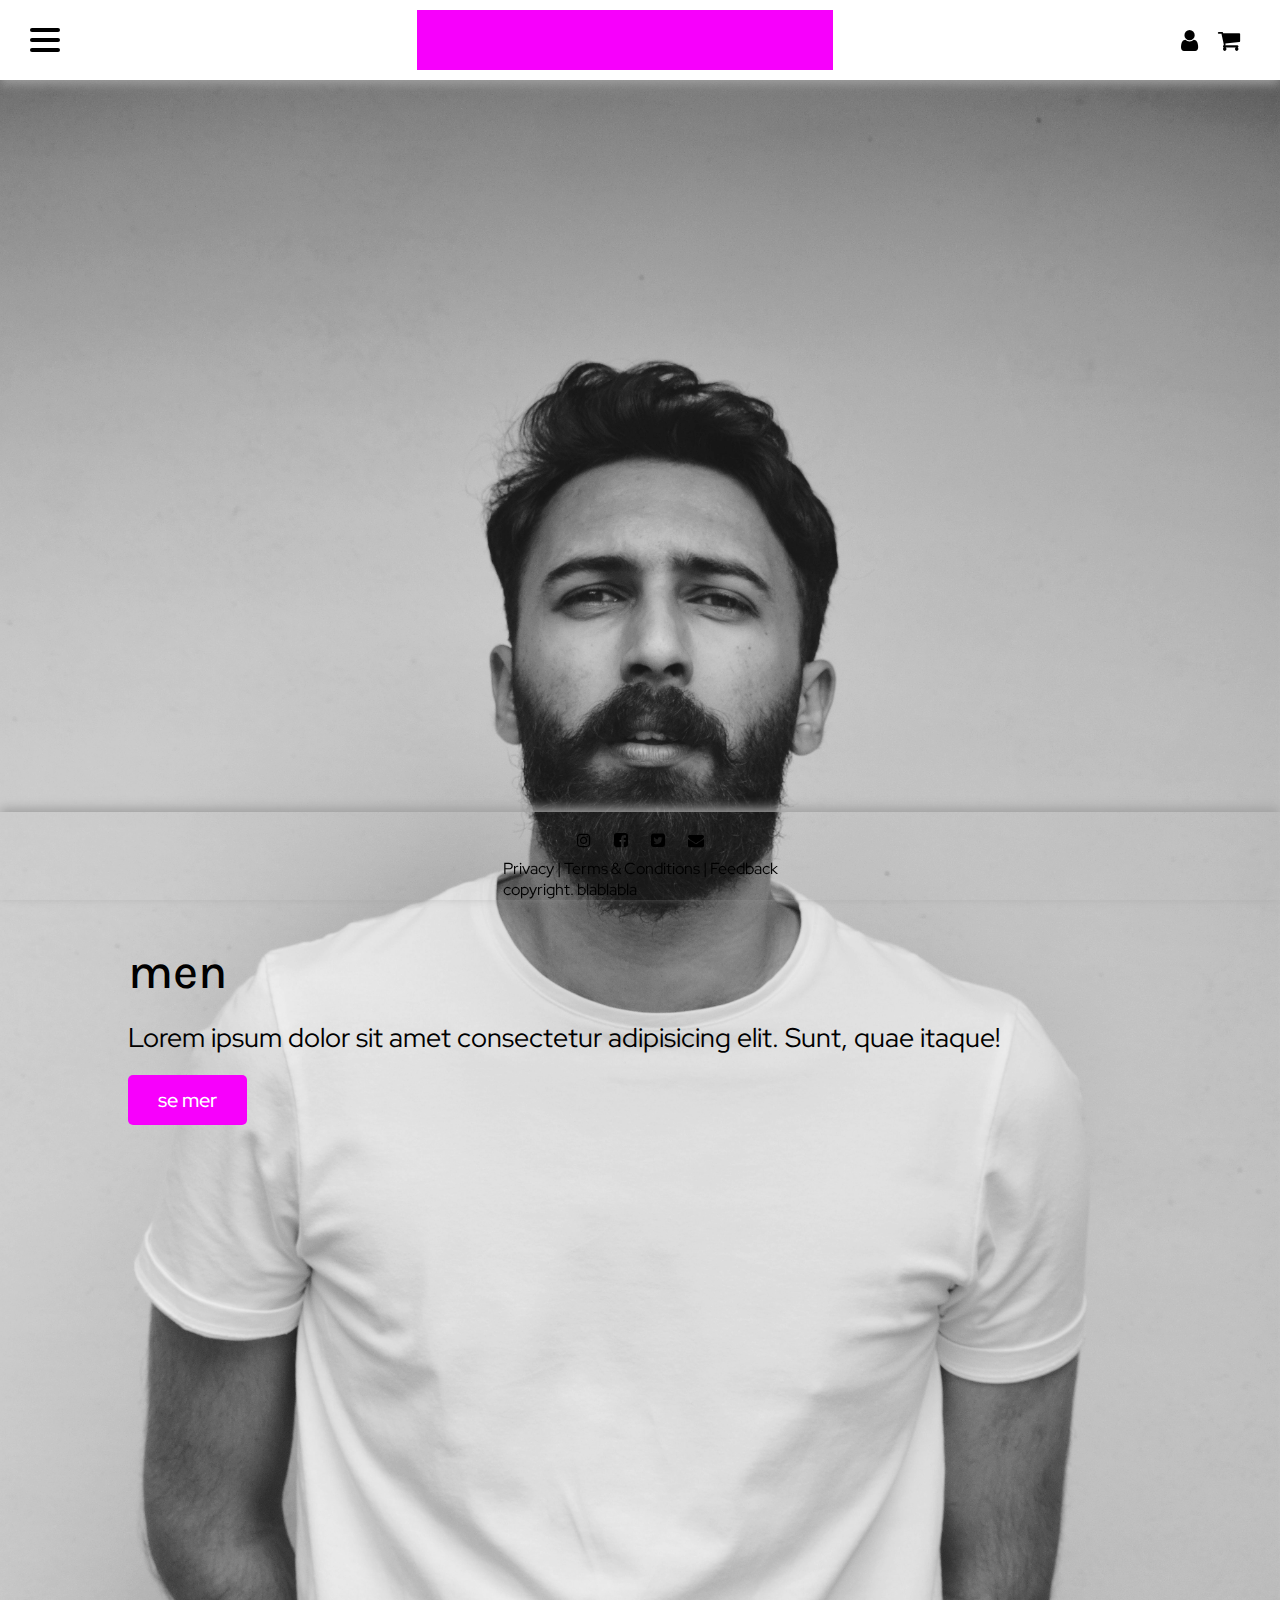
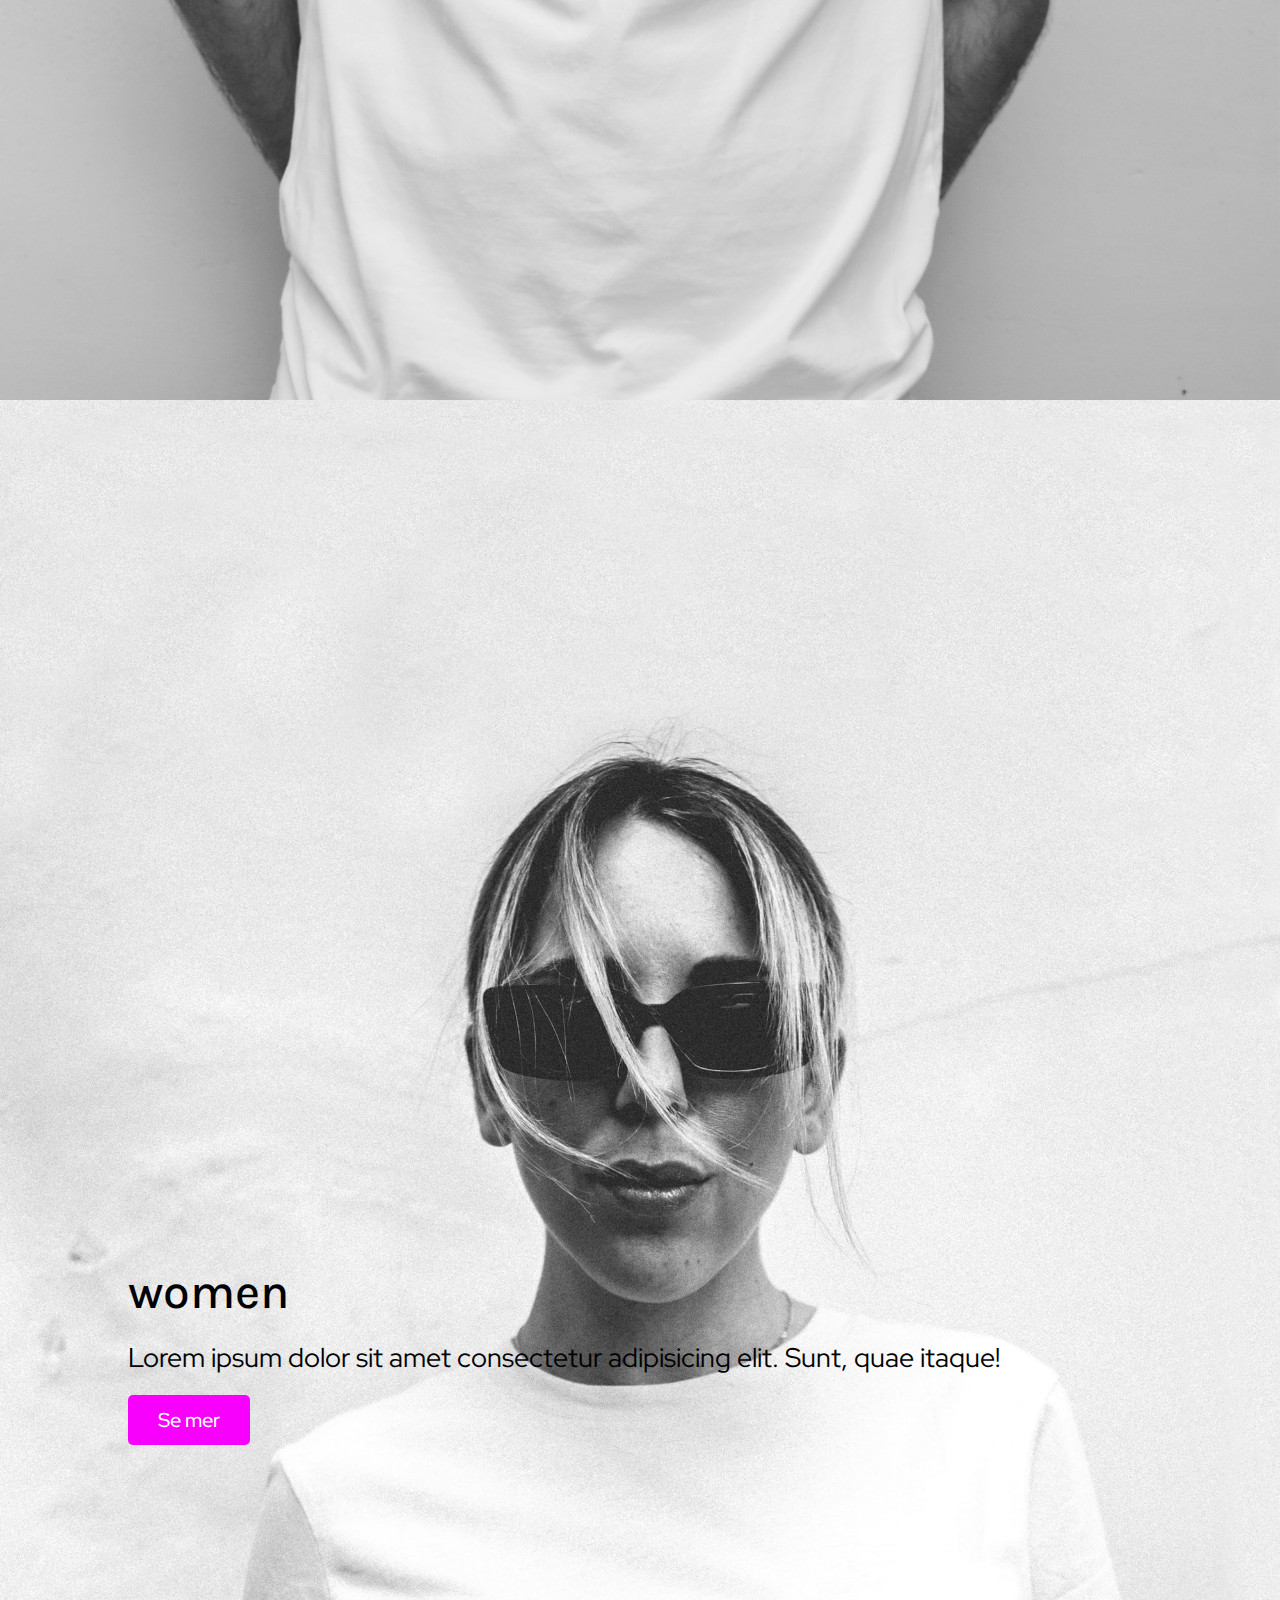
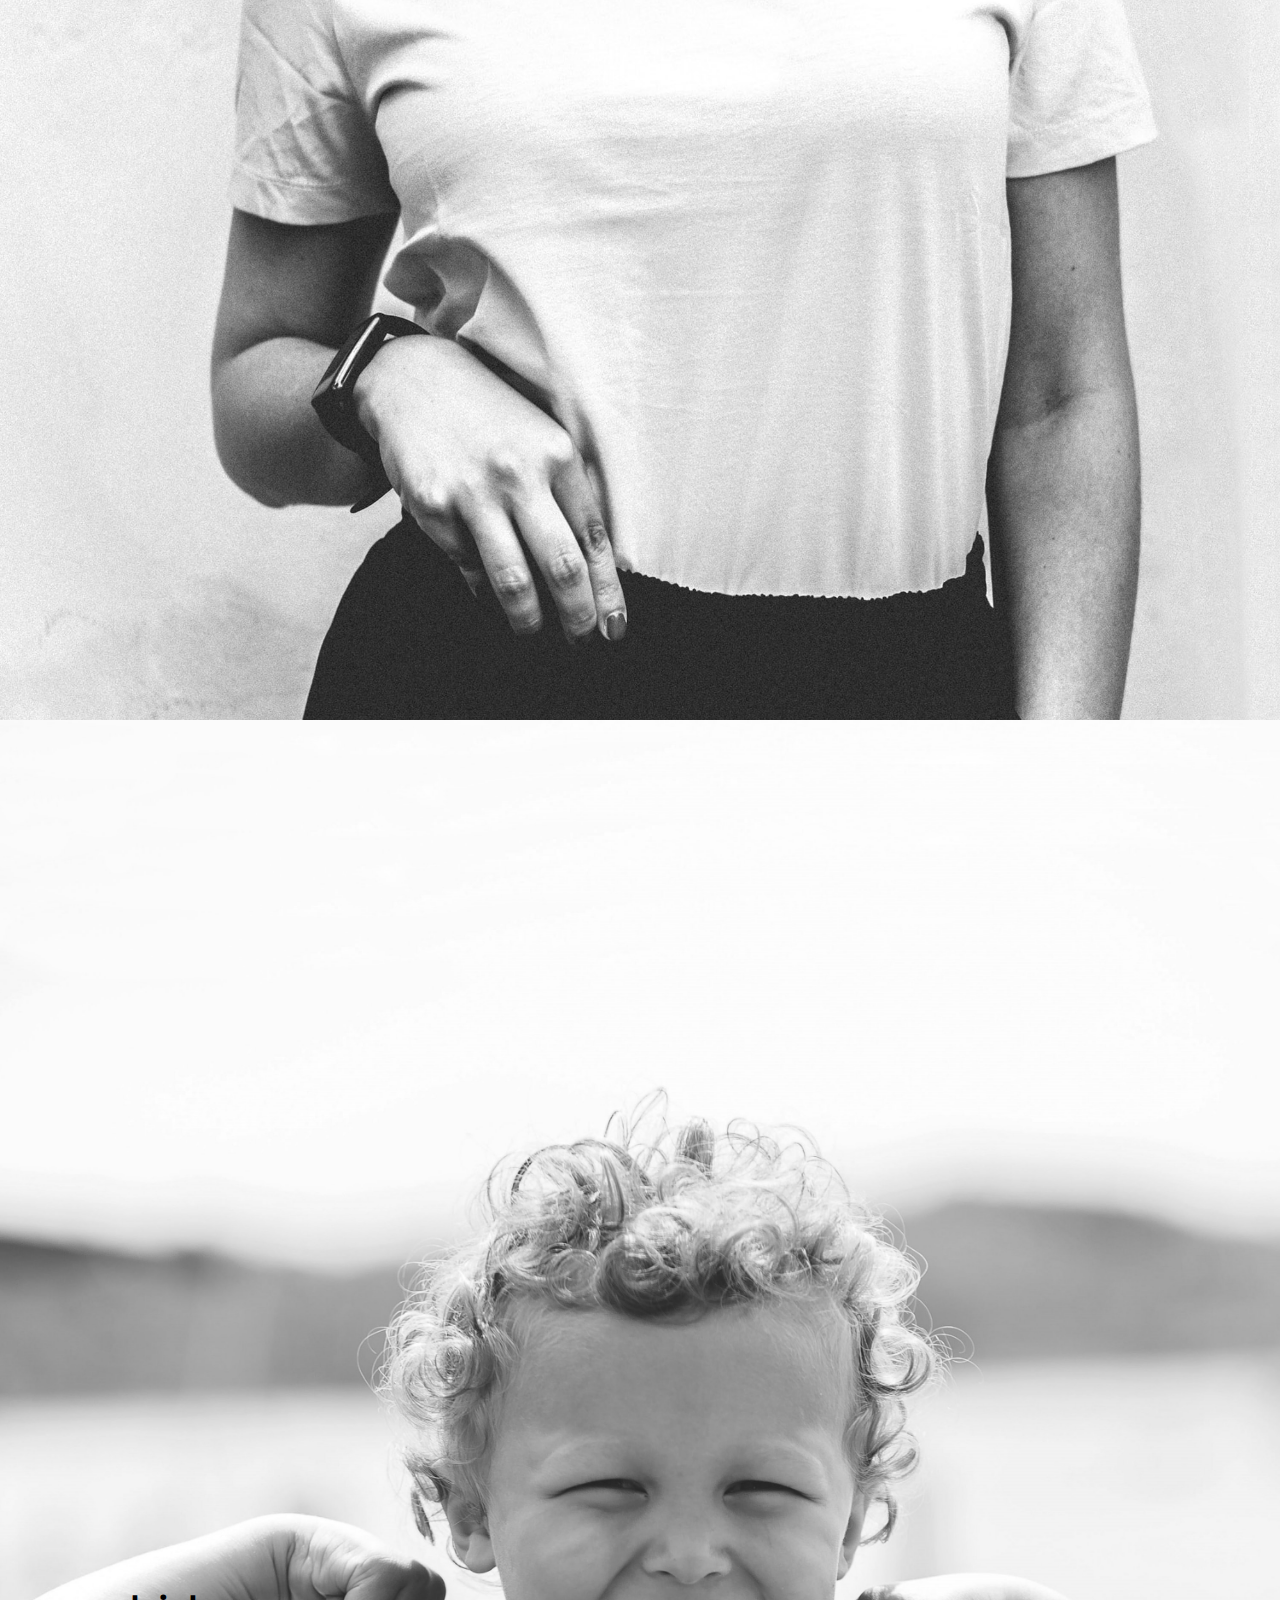
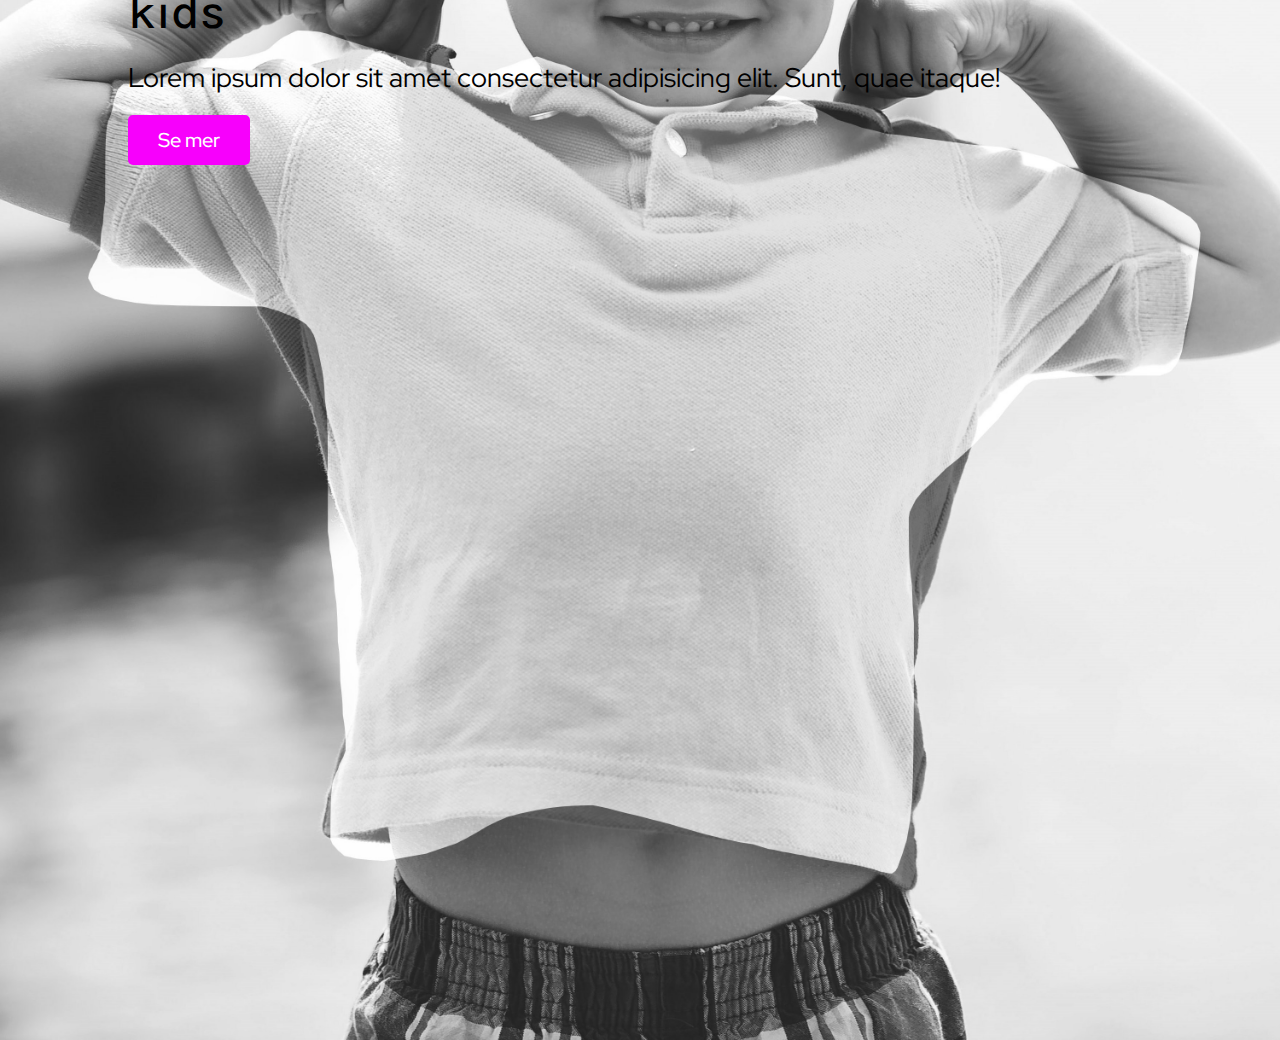
==== commit 5c10fb01: "css styling menu dropdown" ====
--- a/landing-page.html
+++ b/landing-page.html
@@ -29,7 +29,7 @@
             <span></span>
             <span></span>
         </div>
-          <div class="navlinks hide">
+          <div class="navlinks">
             <div class="links">
               <!-- querystrings -->
             </div>
--- a/styles/styles.css
+++ b/styles/styles.css
@@ -30,7 +30,6 @@
 
 .header .navbar {
   text-align: left;
-  margin-left: 30px;
   font-size: 24px;
 }
 
@@ -49,6 +48,7 @@
       -ms-flex-pack: center;
           justify-content: center;
   overflow: hidden;
+  margin-left: 30px;
 }
 
 .header .navbar .hamburger span {
@@ -128,6 +128,16 @@
   position: absolute;
   top: 80px;
   font-size: 24px;
+  background-color: white;
+  height: -webkit-min-content;
+  height: -moz-min-content;
+  height: min-content;
+  -webkit-transform: scale(1, 0);
+          transform: scale(1, 0);
+  -webkit-transform-origin: top;
+          transform-origin: top;
+  -webkit-transition: 0.8s;
+  transition: 0.8s;
 }
 
 .header .navbar .navlinks .links {
@@ -138,6 +148,8 @@
   -webkit-box-direction: normal;
       -ms-flex-direction: column;
           flex-direction: column;
+  margin: 30px;
+  opacity: 0;
 }
 
 .header .navbar .navlinks .links a {
@@ -149,10 +161,29 @@
   display: -webkit-box;
   display: -ms-flexbox;
   display: flex;
+  margin: 30px;
+  opacity: 0;
 }
 
 .header .navbar .navlinks .social-media-links i {
   margin-right: 10px;
+}
+
+.header .navbar .active {
+  -webkit-transform: scale(1);
+          transform: scale(1);
+}
+
+.header .navbar .active .links {
+  opacity: 1;
+  -webkit-transition-delay: 0.2s;
+          transition-delay: 0.2s;
+}
+
+.header .navbar .active .social-media-links {
+  opacity: 1;
+  -webkit-transition-delay: 0.2s;
+          transition-delay: 0.2s;
 }
 
 .header .header-icons {
@@ -332,6 +363,16 @@
   width: 46%;
   margin: 5px;
   margin-bottom: 15px;
+}
+
+.small-input-container {
+  width: 100%;
+  display: -webkit-box;
+  display: -ms-flexbox;
+  display: flex;
+  -webkit-box-pack: center;
+      -ms-flex-pack: center;
+          justify-content: center;
 }
 
 .input2 {
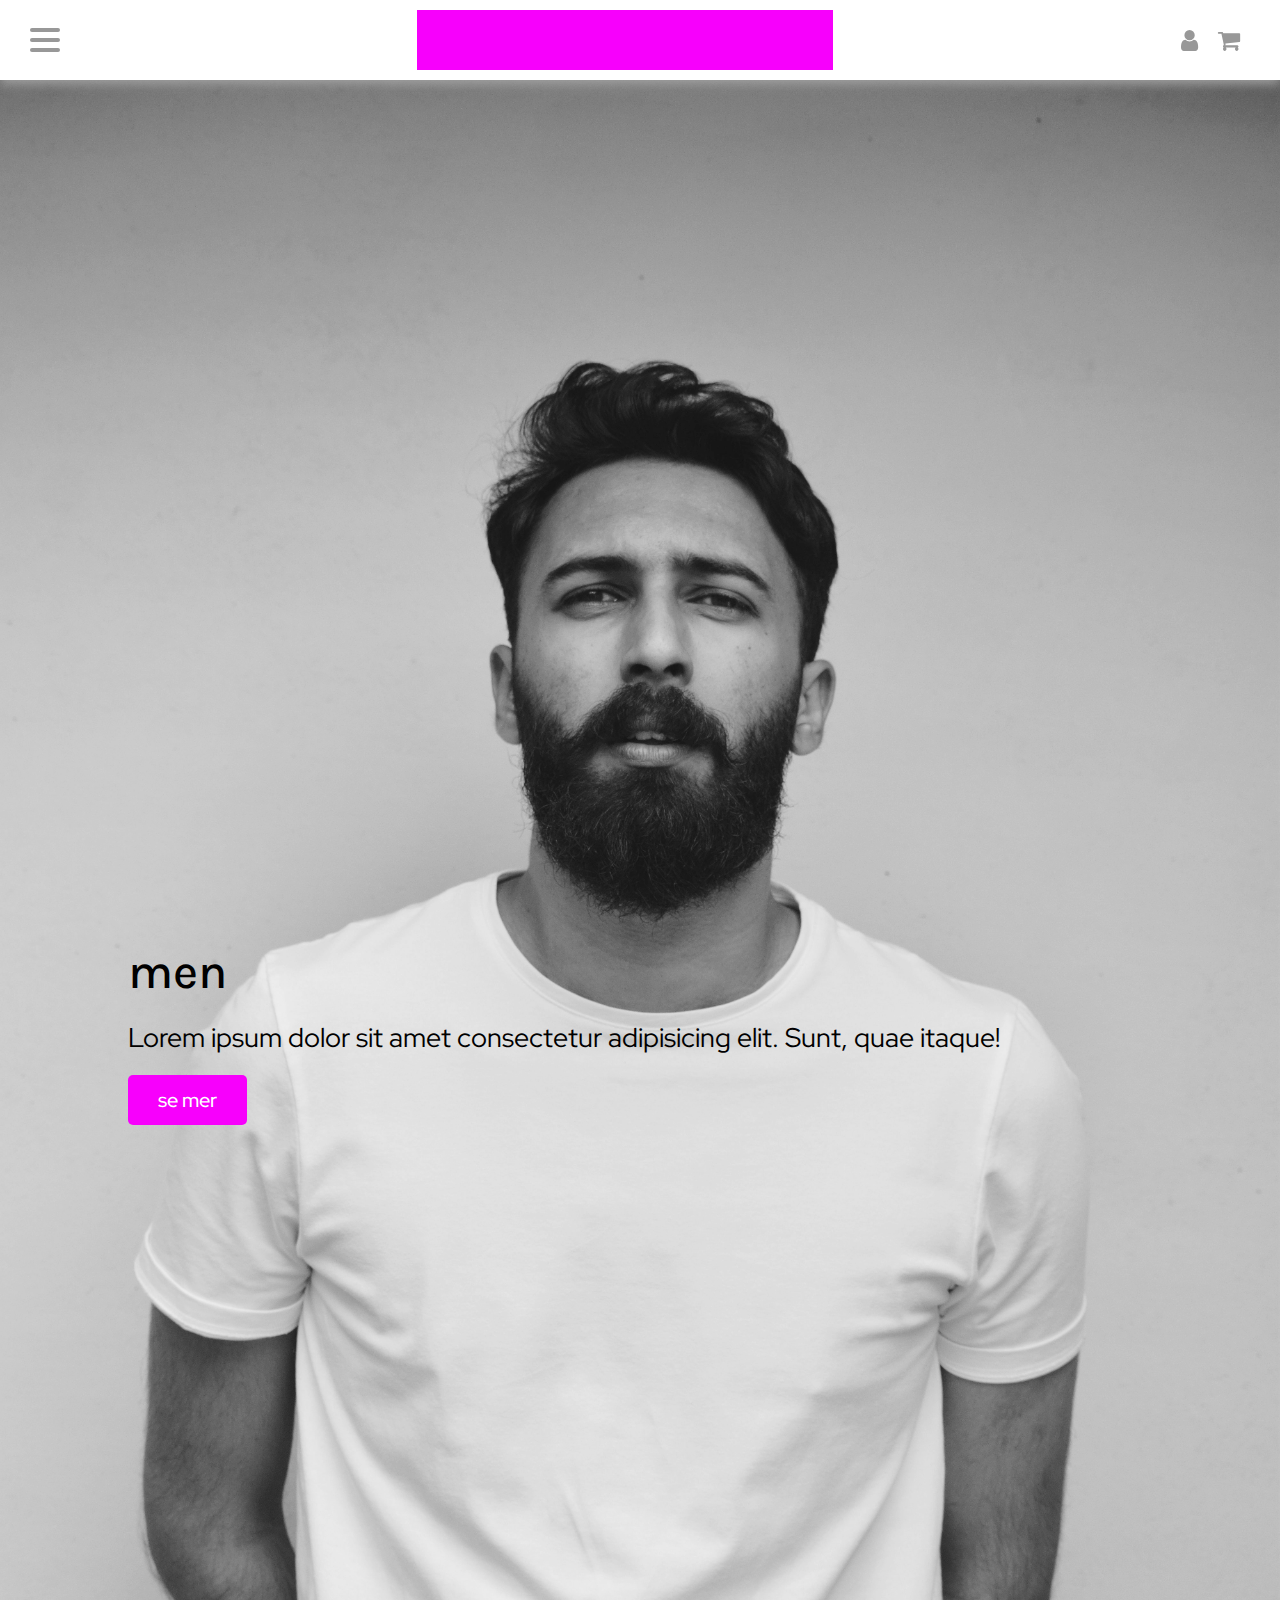
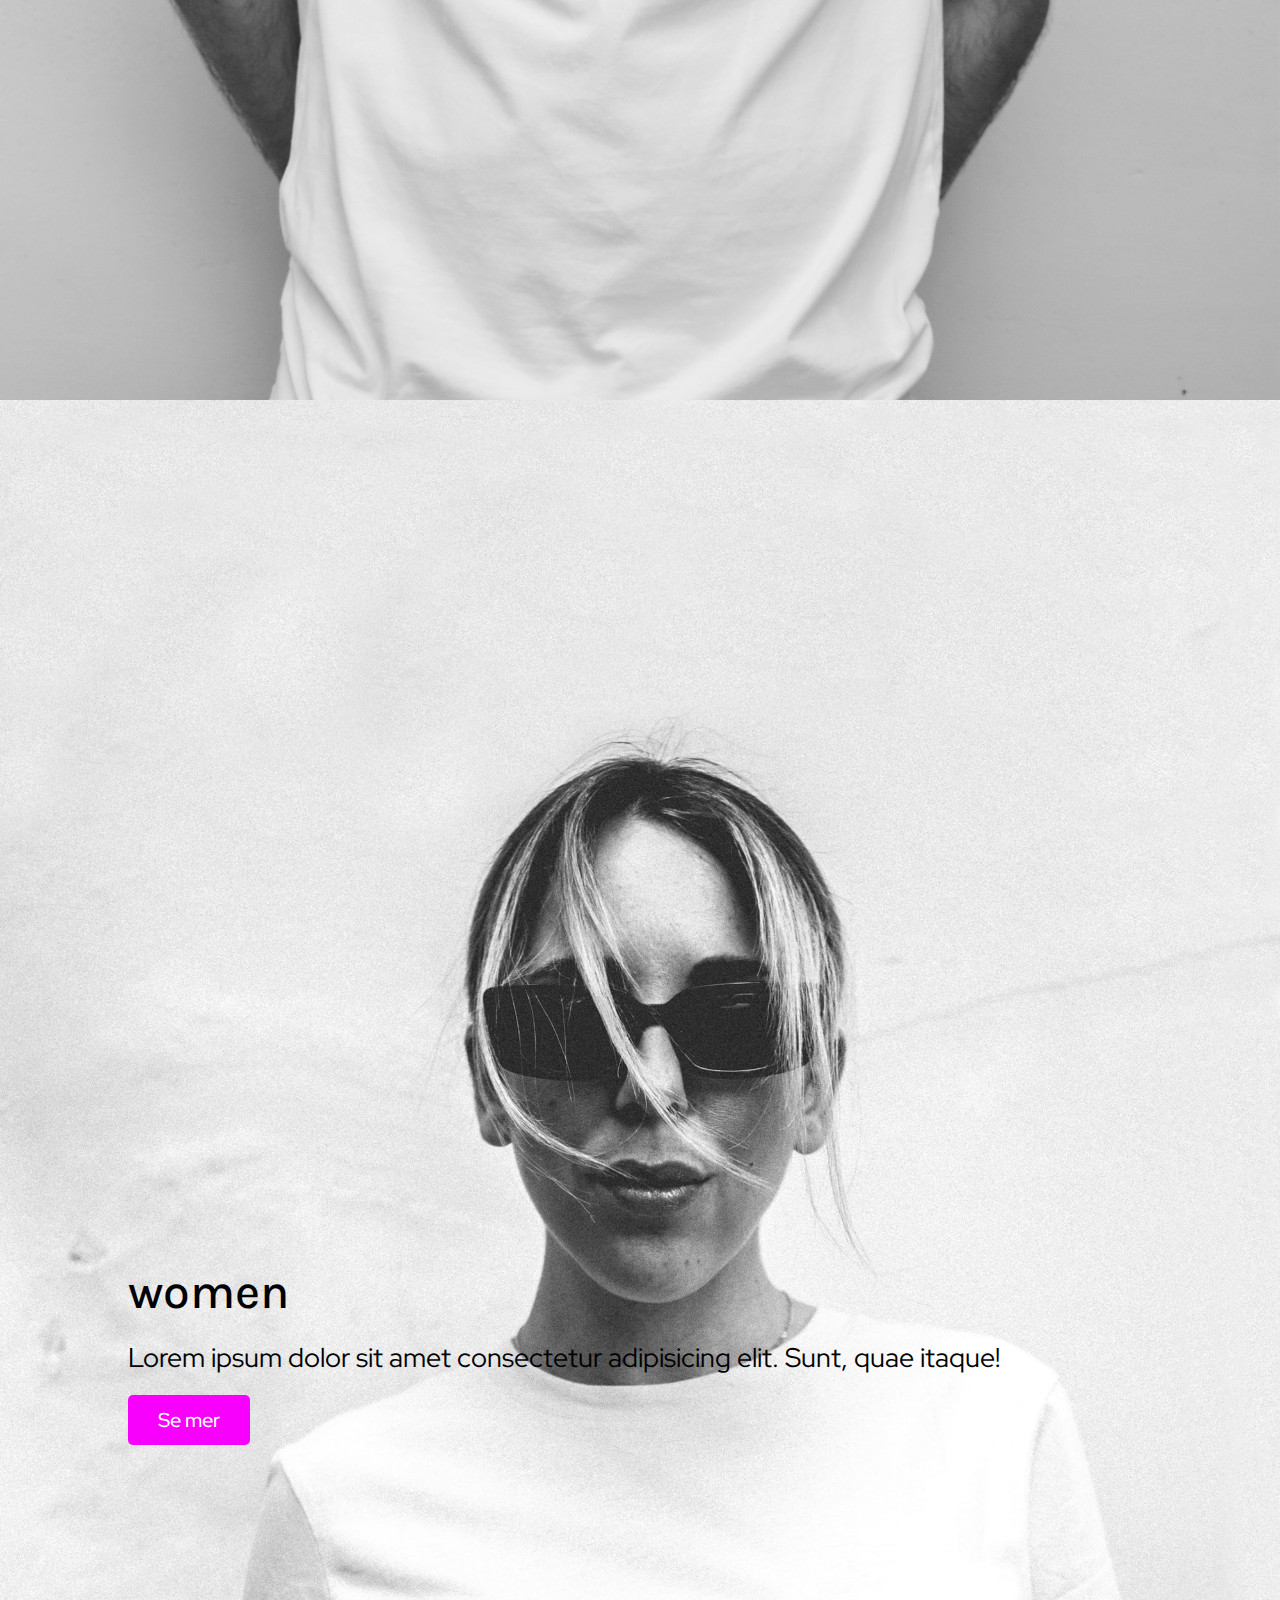
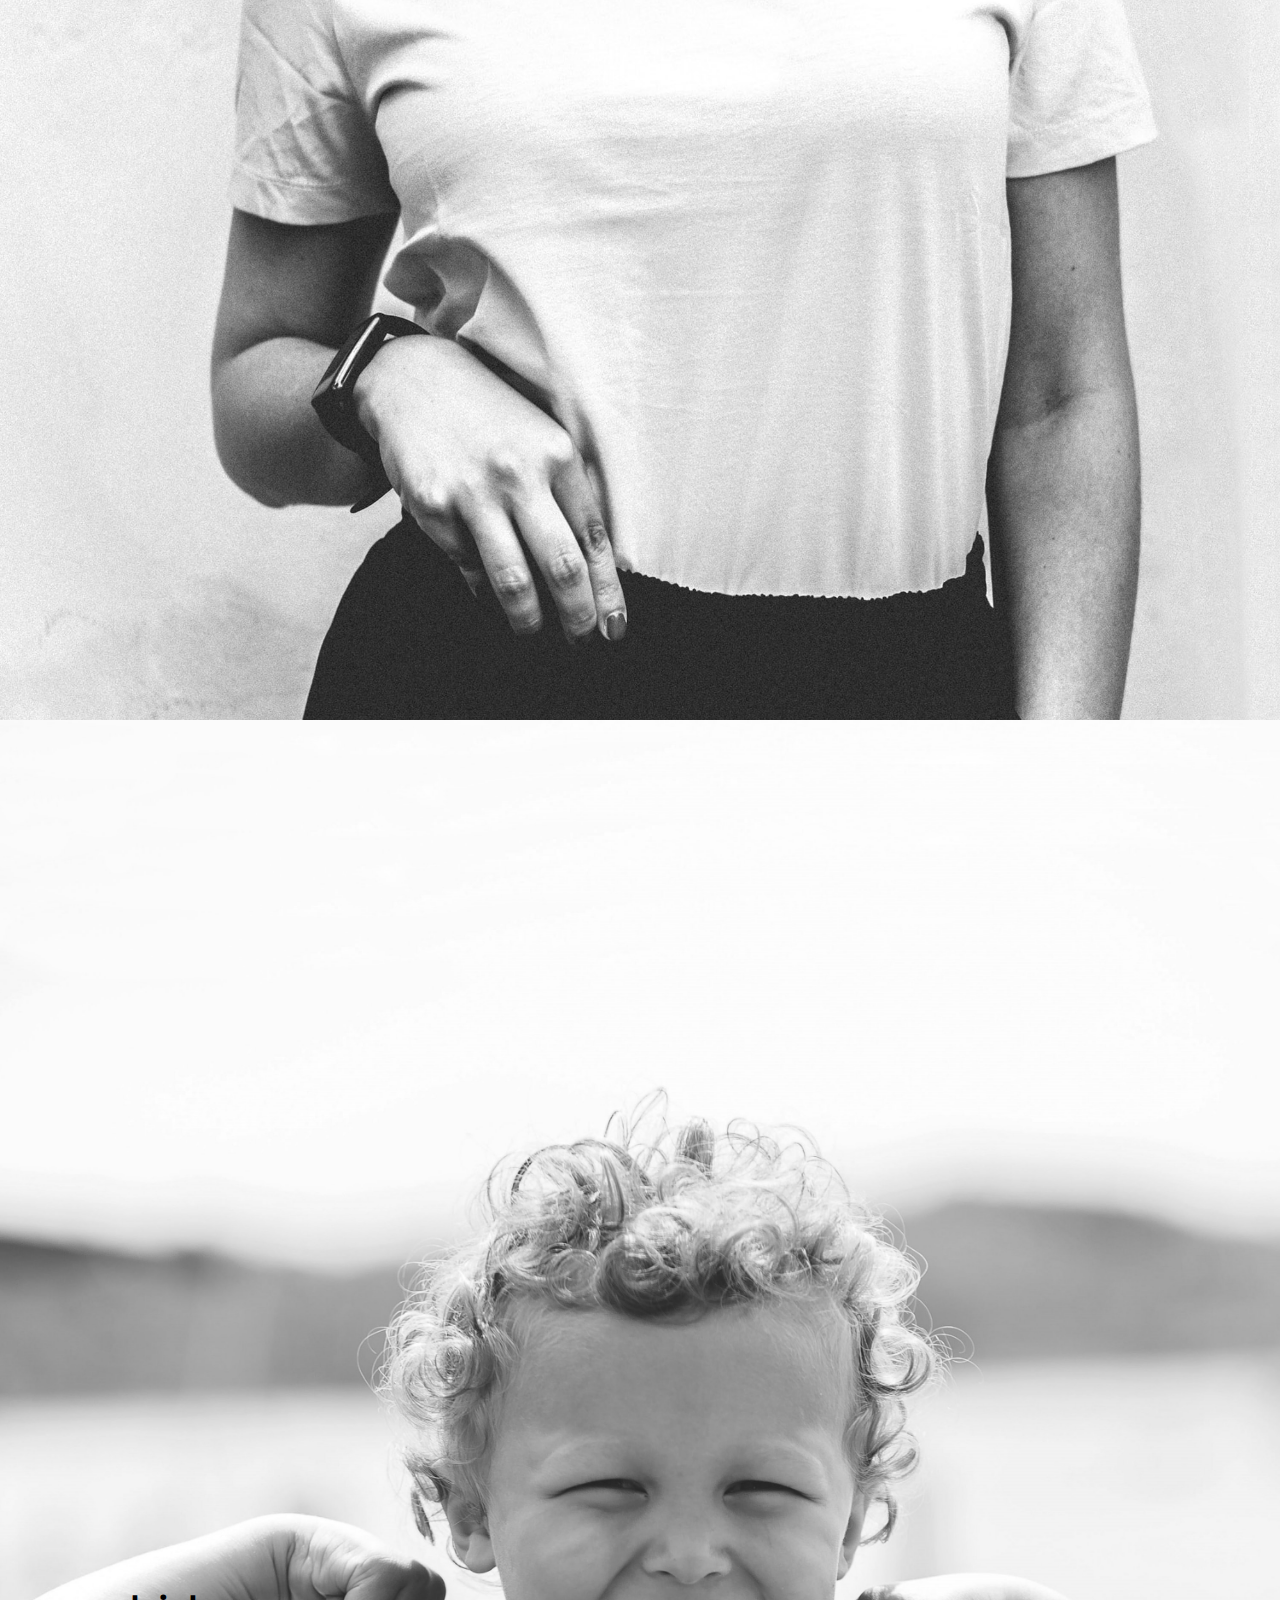
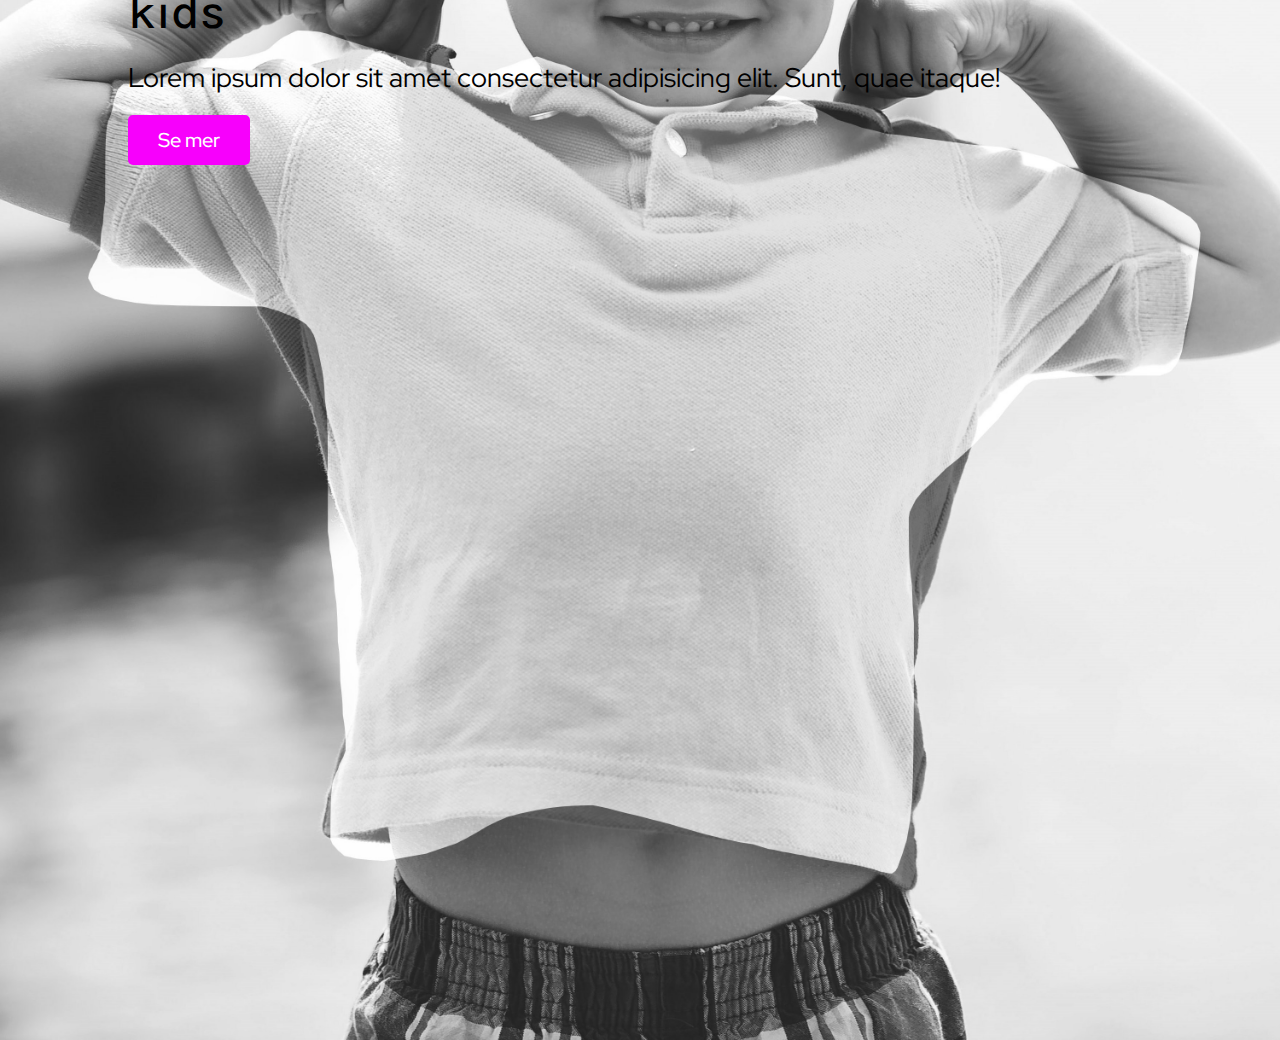
==== commit e68c0cab: "footer placement" ====
--- a/landing-page.html
+++ b/landing-page.html
@@ -44,6 +44,7 @@
         <div class="logo"></div>
         <div class="header-icons">
           <div class="user">
+              <i class="fa fa-sign-out hide"></i>
               <i class="fa fa-user"></i>
               <p class="user-logged-in"></p>
           </div>
@@ -65,92 +66,93 @@
             <p class="login-paragraph">forgot password</p>
             <button type="button" class="create-account-btn">create an account</button>
         </form>
-    </div>
-    <div class="create-account-page hide">
-        <div class="exit-box-account">
-            X
-        </div>
-        <div class="logo"></div>
-        <form class="my-form-account" action="">
+      </div>
+      <div class="create-account-page hide">
+          <div class="exit-box-account">
+              X
+          </div>
+          <div class="logo"></div>
+          <form class="my-form-account" action="">
 
-            <div class="first-last-name">
-                <input type="text" name="first-name" id="first-name-account" placeholder="First Name">
-                <input type="text" name="last-name" id="last-name-account" placeholder="Last Name">
-            </div>
+              <div class="first-last-name">
+                  <input type="text" name="first-name" id="first-name-account" placeholder="First Name">
+                  <input type="text" name="last-name" id="last-name-account" placeholder="Last Name">
+              </div>
 
-            <input type="text" name="address" id="address" placeholder="address">
+              <input type="text" name="address" id="address" placeholder="address">
 
-            <input type="text" name="zip-code" id="zip-code" placeholder="zip-code">
+              <input type="text" name="zip-code" id="zip-code" placeholder="zip-code">
 
-            <input type="email" name="e-mail-account" id="e-mail-account" placeholder="e-mail addres">
+              <input type="email" name="e-mail-account" id="e-mail-account" placeholder="e-mail addres">
 
-            <input type="password" name="password-account" id="password-account" placeholder="password">
+              <input type="password" name="password-account" id="password-account" placeholder="password">
 
-            <input type="password" name="confirm-password" id="confirm-password" placeholder="confirm password">
+              <input type="password" name="confirm-password" id="confirm-password" placeholder="confirm password">
 
-            <input type="tel" name="phone-number" id="phone-number" placeholder="phone number">
-            <p>by clicking sign up you agree to our terms and conditions</p>
-            <button class="sign-up-btn">sign up</button>
-        </form>
-    </div>
-
-      <main class="main-landing-page">
-        <section class="product-category">
-          <img src="./images/Tissha.jpg" alt="man with cool white t-shirt" />
-          <div class="image-text">
-            <h2>men</h2>
-            <p>
-              Lorem ipsum dolor sit amet consectetur adipisicing elit. Sunt,
-              quae itaque!
-            </p>
-            <button>se mer</button>
-          </div>
-        </section>
-        <section class="product-category">
-          <img
-            src="./images/dam_shirt.jpg"
-            alt="cool girl with cool white t-shirt"
-          />
-          <div class="image-text">
-            <h2>women</h2>
-            <p>
-              Lorem ipsum dolor sit amet consectetur adipisicing elit. Sunt,
-              quae itaque!
-            </p>
-            <button>Se mer</button>
-          </div>
-        </section>
-        <section class="product-category">
-          <img
-            src="./images/Kid-tshirt.jpg"
-            alt="crazy cool kid with cool t-shirt"
-          />
-          <div class="image-text">
-            <h2>kids</h2>
-            <p>
-              Lorem ipsum dolor sit amet consectetur adipisicing elit. Sunt,
-              quae itaque!
-            </p>
-            <button>Se mer</button>
-          </div>
-        </section>
-      </main>
-    </div>
-
-    <footer class="footer">
-      <div class="social-media-links-2">
-        <a href="#"><i class="fa fa-instagram"></i></a>
-        <a href="#"><i class="fa fa-facebook-square"></i></a>
-        <a href="#"><i class="fa fa-brands fa-twitter-square"></i></a>
-        <a href="#"><i class="fa fa-envelope"></i></a>
+              <input type="tel" name="phone-number" id="phone-number" placeholder="phone number">
+              <p>by clicking sign up you agree to our terms and conditions</p>
+              <button class="sign-up-btn">sign up</button>
+          </form>
       </div>
 
-      <div class="footer-text">
-        <p>Privacy | Terms & Conditions | Feedback</p>
+        <main class="main-landing-page">
+          <section class="product-category">
+            <img src="./images/Tissha.jpg" alt="man with cool white t-shirt" />
+            <div class="image-text">
+              <h2>men</h2>
+              <p>
+                Lorem ipsum dolor sit amet consectetur adipisicing elit. Sunt,
+                quae itaque!
+              </p>
+              <button>se mer</button>
+            </div>
+          </section>
+          <section class="product-category">
+            <img
+              src="./images/dam_shirt.jpg"
+              alt="cool girl with cool white t-shirt"
+            />
+            <div class="image-text">
+              <h2>women</h2>
+              <p>
+                Lorem ipsum dolor sit amet consectetur adipisicing elit. Sunt,
+                quae itaque!
+              </p>
+              <button>Se mer</button>
+            </div>
+          </section>
+          <section class="product-category">
+            <img
+              src="./images/Kid-tshirt.jpg"
+              alt="crazy cool kid with cool t-shirt"
+            />
+            <div class="image-text">
+              <h2>kids</h2>
+              <p>
+                Lorem ipsum dolor sit amet consectetur adipisicing elit. Sunt,
+                quae itaque!
+              </p>
+              <button>Se mer</button>
+            </div>
+          </section>
+        </main>
+      </div>
 
-        <p>copyright. blablabla</p>
-      </div>
-    </footer>
+      <footer class="footer">
+        <div class="social-media-links-2">
+            <a href="#"><i class="fa fa-instagram"></i></a>
+            <a href="#"><i class="fa fa-facebook-square"></i></a>
+            <a href="#"><i class="fa fa-brands fa-twitter-square"></i></a>
+            <a href="#"><i class="fa fa-envelope"></i></a>
+        </div>
+        <div class="footer-text">
+        <p class ="fake-links">Privacy  |  Terms & Conditions  |  Feedback </p>
+        
+        <p class="copywrite"><span class="copyright">&copy</span> tpaita</p> 
+
+        </div>
+      </footer>
+    </div>
   </body>
   <script src="./script/api.js"></script>
   <script src="./script/main.js"></script>
--- a/styles/styles.css
+++ b/styles/styles.css
@@ -1,4 +1,3 @@
-@charset "UTF-8";
 .header {
   height: 80px;
   width: 100%;
@@ -52,15 +51,14 @@
 }
 
 .header .navbar .hamburger span {
-  background-color: black;
   border-radius: 10px;
   position: absolute;
   height: 4px;
+  background: #989898;
 }
 
 .header .navbar .hamburger span:nth-child(1) {
   width: 30px;
-  background: black;
   -webkit-transform: translateY(-10px);
           transform: translateY(-10px);
   -webkit-transition: 0.8s;
@@ -69,14 +67,12 @@
 
 .header .navbar .hamburger span:nth-child(2) {
   width: 30px;
-  background: black;
   -webkit-transition: 1s;
   transition: 1s;
 }
 
 .header .navbar .hamburger span:nth-child(3) {
   width: 30px;
-  background: black;
   -webkit-transform: translateY(10px);
           transform: translateY(10px);
   -webkit-transition: 0.8s;
@@ -128,7 +124,7 @@
   position: absolute;
   top: 80px;
   font-size: 24px;
-  background-color: white;
+  background-color: #FFF;
   height: -webkit-min-content;
   height: -moz-min-content;
   height: min-content;
@@ -155,6 +151,7 @@
 .header .navbar .navlinks .links a {
   text-decoration: none;
   margin-top: 20px;
+  color: #989898;
 }
 
 .header .navbar .navlinks .social-media-links {
@@ -167,6 +164,7 @@
 
 .header .navbar .navlinks .social-media-links i {
   margin-right: 10px;
+  color: #989898;
 }
 
 .header .navbar .active {
@@ -218,10 +216,12 @@
   font-size: 10px;
   top: 35px;
   text-align: center;
+  color: #989898;
 }
 
 .header .header-icons .fa {
   padding: 10px;
+  color: #989898;
 }
 
 .header .header-icons .shopping-cart-popup {
@@ -270,37 +270,8 @@
   display: none !important;
 }
 
-.is-active span:nth-child(1) {
-  -webkit-transform: translate(2px, -12px);
-          transform: translate(2px, -12px);
-  background: #F700FC;
-}
-
-.is-active span:nth-child(2) {
-  -webkit-transform: translate(0px) rotate(45deg);
-          transform: translate(0px) rotate(45deg);
-  -webkit-transition: 0.8s;
-  transition: 0.8s;
-}
-
-.is-active span:nth-child(3) {
-  -webkit-transform: translate(2px, 4px);
-          transform: translate(2px, 4px);
-  background: #F700FC;
-}
-
-.is-active span:nth-child(4) {
-  -webkit-transform: translate(0px) rotate(-45deg);
-          transform: translate(0px) rotate(-45deg);
-  -webkit-transition: 0.8s;
-  transition: 0.8s;
-}
-
 .footer {
-  position: fixed;
-  /*ändra */
   padding: 10px 10px 0px 10px;
-  bottom: 0;
   width: 100%;
   display: -webkit-box;
   display: -ms-flexbox;
@@ -314,14 +285,18 @@
           flex-direction: column;
   -webkit-box-shadow: 0 -4px 10px 0 #a1a1a1;
           box-shadow: 0 -4px 10px 0 #a1a1a1;
+  background-color: #FFF;
+  padding-bottom: 10px;
 }
 
 .footer .social-media-links-2 i {
   margin: 10px;
+  color: #989898;
 }
 
 .footer p.fake-links {
   font-size: 14px;
+  color: #989898;
 }
 
 .footer p.copywrite {
@@ -332,6 +307,7 @@
       -ms-flex-pack: center;
           justify-content: center;
   font-size: 10px;
+  color: #989898;
 }
 
 main {
@@ -433,7 +409,6 @@
 
 .main-landing-page {
   margin-top: 80px;
-  margin-bottom: 80px;
 }
 
 .main-landing-page .product-category {
@@ -571,6 +546,209 @@
   margin: 10%;
 }
 
+.login-page {
+  position: fixed;
+  top: 0px;
+  left: 0px;
+  height: 100vh;
+  width: 100%;
+  display: -webkit-box;
+  display: -ms-flexbox;
+  display: flex;
+  -webkit-box-orient: vertical;
+  -webkit-box-direction: normal;
+      -ms-flex-direction: column;
+          flex-direction: column;
+  -webkit-box-align: center;
+      -ms-flex-align: center;
+          align-items: center;
+  -webkit-box-pack: center;
+      -ms-flex-pack: center;
+          justify-content: center;
+  background-color: white;
+  z-index: 100;
+}
+
+.login-page .exit-box-login {
+  position: relative;
+  top: -50px;
+  right: -150px;
+  padding: 0px;
+  font-size: 40px;
+  font-weight: 900;
+  color: #989898;
+  cursor: pointer;
+}
+
+.login-page .logo {
+  height: 60px;
+  width: 100px;
+  background-color: #F700FC;
+}
+
+.login-page .my-form-login {
+  display: -webkit-box;
+  display: -ms-flexbox;
+  display: flex;
+  -webkit-box-orient: vertical;
+  -webkit-box-direction: normal;
+      -ms-flex-direction: column;
+          flex-direction: column;
+  -webkit-box-pack: center;
+      -ms-flex-pack: center;
+          justify-content: center;
+  -webkit-box-align: center;
+      -ms-flex-align: center;
+          align-items: center;
+  width: 300px;
+  height: 400px;
+  padding: 0px;
+}
+
+.login-page .my-form-login > * {
+  margin: 7px;
+}
+
+.login-page .my-form-login .login-btn {
+  background-color: #F700FC;
+  color: #FFF;
+}
+
+.login-page .my-form-login .create-account-btn {
+  background-color: #49C000;
+  color: #FFF;
+}
+
+.login-page .my-form-login input {
+  width: 100%;
+  height: 44px;
+  padding: 10px;
+  background-color: #EEEEEE;
+  color: #A1A1A1;
+  border: none;
+}
+
+.login-page .my-form-login p {
+  font-size: 10px;
+  cursor: pointer;
+}
+
+.login-page .my-form-login button {
+  width: 100%;
+  height: 44px;
+  padding: 10px;
+  cursor: pointer;
+  border: none;
+}
+
+.create-account-page {
+  position: fixed;
+  top: 0px;
+  left: 0px;
+  height: 100vh;
+  width: 100%;
+  display: -webkit-box;
+  display: -ms-flexbox;
+  display: flex;
+  -webkit-box-orient: vertical;
+  -webkit-box-direction: normal;
+      -ms-flex-direction: column;
+          flex-direction: column;
+  -webkit-box-align: center;
+      -ms-flex-align: center;
+          align-items: center;
+  -webkit-box-pack: center;
+      -ms-flex-pack: center;
+          justify-content: center;
+  background-color: white;
+  z-index: 100;
+}
+
+.create-account-page .exit-box-account {
+  position: relative;
+  top: -50px;
+  right: -150px;
+  padding: 0px;
+  font-size: 40px;
+  font-weight: 900;
+  color: #989898;
+  cursor: pointer;
+}
+
+.create-account-page .logo {
+  height: 60px;
+  width: 100px;
+  background-color: #F700FC;
+}
+
+.create-account-page .my-form-account {
+  display: -webkit-box;
+  display: -ms-flexbox;
+  display: flex;
+  -webkit-box-orient: vertical;
+  -webkit-box-direction: normal;
+      -ms-flex-direction: column;
+          flex-direction: column;
+  -webkit-box-pack: center;
+      -ms-flex-pack: center;
+          justify-content: center;
+  -webkit-box-align: center;
+      -ms-flex-align: center;
+          align-items: center;
+  width: 300px;
+  height: -webkit-min-content;
+  height: -moz-min-content;
+  height: min-content;
+  padding: 0;
+}
+
+.create-account-page .my-form-account > * {
+  margin: 7px;
+}
+
+.create-account-page .my-form-account .first-last-name {
+  display: -webkit-box;
+  display: -ms-flexbox;
+  display: flex;
+  -webkit-box-orient: horizontal;
+  -webkit-box-direction: normal;
+      -ms-flex-direction: row;
+          flex-direction: row;
+  -webkit-box-pack: justify;
+      -ms-flex-pack: justify;
+          justify-content: space-between;
+  width: 100%;
+}
+
+.create-account-page .my-form-account .first-last-name input {
+  width: 48%;
+}
+
+.create-account-page .my-form-account input {
+  width: 100%;
+  height: 44px;
+  padding: 10px;
+  background-color: #EEEEEE;
+  color: #A1A1A1;
+  border: none;
+}
+
+.create-account-page .my-form-account p {
+  font-size: 10px;
+  cursor: pointer;
+  text-align: center;
+}
+
+.create-account-page .my-form-account button {
+  width: 100%;
+  height: 44px;
+  padding: 10px;
+  cursor: pointer;
+  border: none;
+  background-color: #F700FC;
+  color: #FFF;
+}
+
 * {
   margin: 0;
   padding: 0;
@@ -594,207 +772,4 @@
       -ms-flex-align: center;
           align-items: center;
 }
-
-.wrapper .login-page {
-  position: absolute;
-  top: 0px;
-  left: 0px;
-  height: 100vh;
-  width: 100%;
-  display: -webkit-box;
-  display: -ms-flexbox;
-  display: flex;
-  -webkit-box-orient: vertical;
-  -webkit-box-direction: normal;
-      -ms-flex-direction: column;
-          flex-direction: column;
-  -webkit-box-align: center;
-      -ms-flex-align: center;
-          align-items: center;
-  -webkit-box-pack: center;
-      -ms-flex-pack: center;
-          justify-content: center;
-  background-color: white;
-  z-index: 100;
-}
-
-.wrapper .login-page .exit-box-login {
-  position: relative;
-  top: -50px;
-  right: -150px;
-  padding: 0px;
-  font-size: 40px;
-  font-weight: 900;
-  color: #989898;
-  cursor: pointer;
-}
-
-.wrapper .login-page .logo {
-  height: 60px;
-  width: 100px;
-  background-color: #F700FC;
-}
-
-.wrapper .login-page .my-form-login {
-  display: -webkit-box;
-  display: -ms-flexbox;
-  display: flex;
-  -webkit-box-orient: vertical;
-  -webkit-box-direction: normal;
-      -ms-flex-direction: column;
-          flex-direction: column;
-  -webkit-box-pack: center;
-      -ms-flex-pack: center;
-          justify-content: center;
-  -webkit-box-align: center;
-      -ms-flex-align: center;
-          align-items: center;
-  width: 300px;
-  height: 400px;
-  padding: 0px;
-}
-
-.wrapper .login-page .my-form-login > * {
-  margin: 7px;
-}
-
-.wrapper .login-page .my-form-login .login-btn {
-  background-color: #F700FC;
-  color: #FFF;
-}
-
-.wrapper .login-page .my-form-login .create-account-btn {
-  background-color: #49C000;
-  color: #FFF;
-}
-
-.wrapper .login-page .my-form-login input {
-  width: 100%;
-  height: 44px;
-  padding: 10px;
-  background-color: #EEEEEE;
-  color: #A1A1A1;
-  border: none;
-}
-
-.wrapper .login-page .my-form-login p {
-  font-size: 10px;
-  cursor: pointer;
-}
-
-.wrapper .login-page .my-form-login button {
-  width: 100%;
-  height: 44px;
-  padding: 10px;
-  cursor: pointer;
-  border: none;
-}
-
-.wrapper .create-account-page {
-  position: absolute;
-  top: 0px;
-  left: 0px;
-  height: 100vh;
-  width: 100%;
-  display: -webkit-box;
-  display: -ms-flexbox;
-  display: flex;
-  -webkit-box-orient: vertical;
-  -webkit-box-direction: normal;
-      -ms-flex-direction: column;
-          flex-direction: column;
-  -webkit-box-align: center;
-      -ms-flex-align: center;
-          align-items: center;
-  -webkit-box-pack: center;
-      -ms-flex-pack: center;
-          justify-content: center;
-  background-color: white;
-  z-index: 100;
-}
-
-.wrapper .create-account-page .exit-box-account {
-  position: relative;
-  top: -50px;
-  right: -150px;
-  padding: 0px;
-  font-size: 40px;
-  font-weight: 900;
-  color: #989898;
-  cursor: pointer;
-}
-
-.wrapper .create-account-page .logo {
-  height: 60px;
-  width: 100px;
-  background-color: #F700FC;
-}
-
-.wrapper .create-account-page .my-form-account {
-  display: -webkit-box;
-  display: -ms-flexbox;
-  display: flex;
-  -webkit-box-orient: vertical;
-  -webkit-box-direction: normal;
-      -ms-flex-direction: column;
-          flex-direction: column;
-  -webkit-box-pack: center;
-      -ms-flex-pack: center;
-          justify-content: center;
-  -webkit-box-align: center;
-      -ms-flex-align: center;
-          align-items: center;
-  width: 300px;
-  height: -webkit-min-content;
-  height: -moz-min-content;
-  height: min-content;
-  padding: 0;
-}
-
-.wrapper .create-account-page .my-form-account > * {
-  margin: 7px;
-}
-
-.wrapper .create-account-page .my-form-account .first-last-name {
-  display: -webkit-box;
-  display: -ms-flexbox;
-  display: flex;
-  -webkit-box-orient: horizontal;
-  -webkit-box-direction: normal;
-      -ms-flex-direction: row;
-          flex-direction: row;
-  -webkit-box-pack: justify;
-      -ms-flex-pack: justify;
-          justify-content: space-between;
-  width: 100%;
-}
-
-.wrapper .create-account-page .my-form-account .first-last-name input {
-  width: 48%;
-}
-
-.wrapper .create-account-page .my-form-account input {
-  width: 100%;
-  height: 44px;
-  padding: 10px;
-  background-color: #EEEEEE;
-  color: #A1A1A1;
-  border: none;
-}
-
-.wrapper .create-account-page .my-form-account p {
-  font-size: 10px;
-  cursor: pointer;
-  text-align: center;
-}
-
-.wrapper .create-account-page .my-form-account button {
-  width: 100%;
-  height: 44px;
-  padding: 10px;
-  cursor: pointer;
-  border: none;
-  background-color: #F700FC;
-  color: #FFF;
-}
 /*# sourceMappingURL=styles.css.map */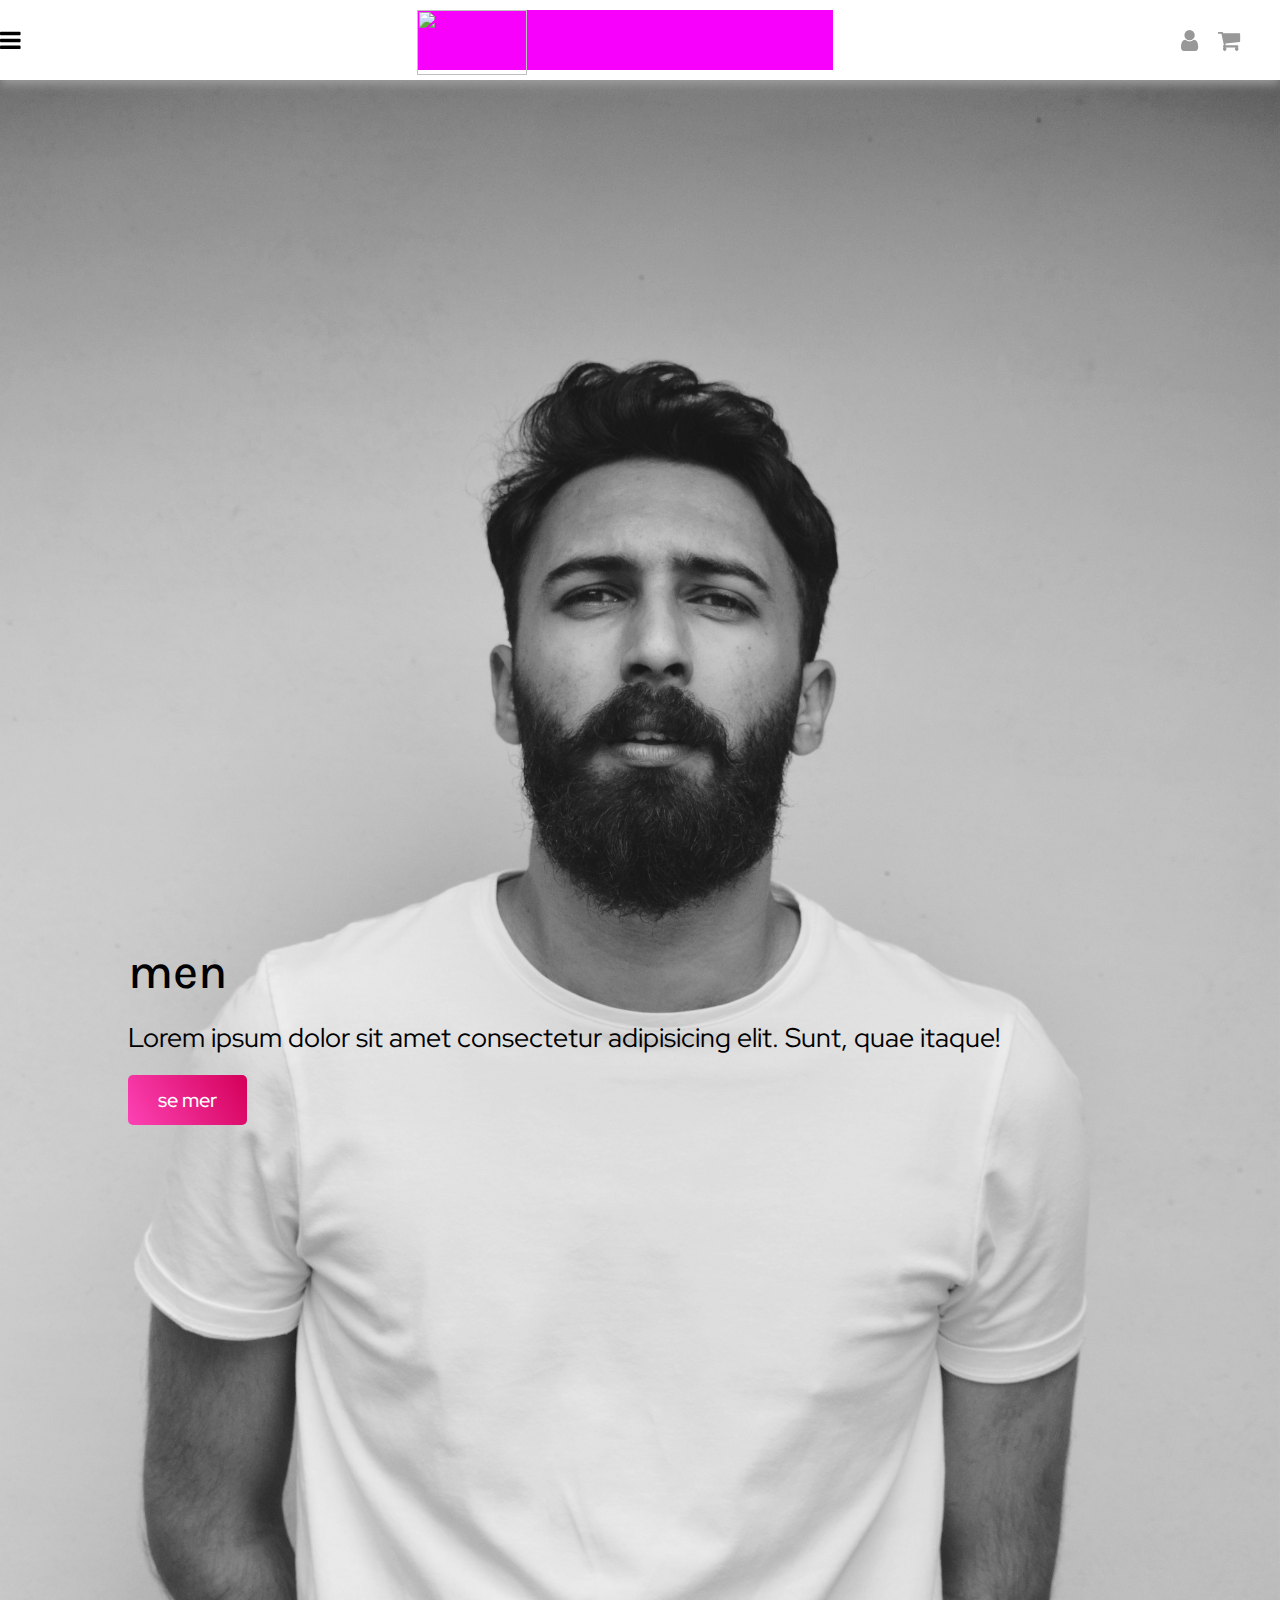
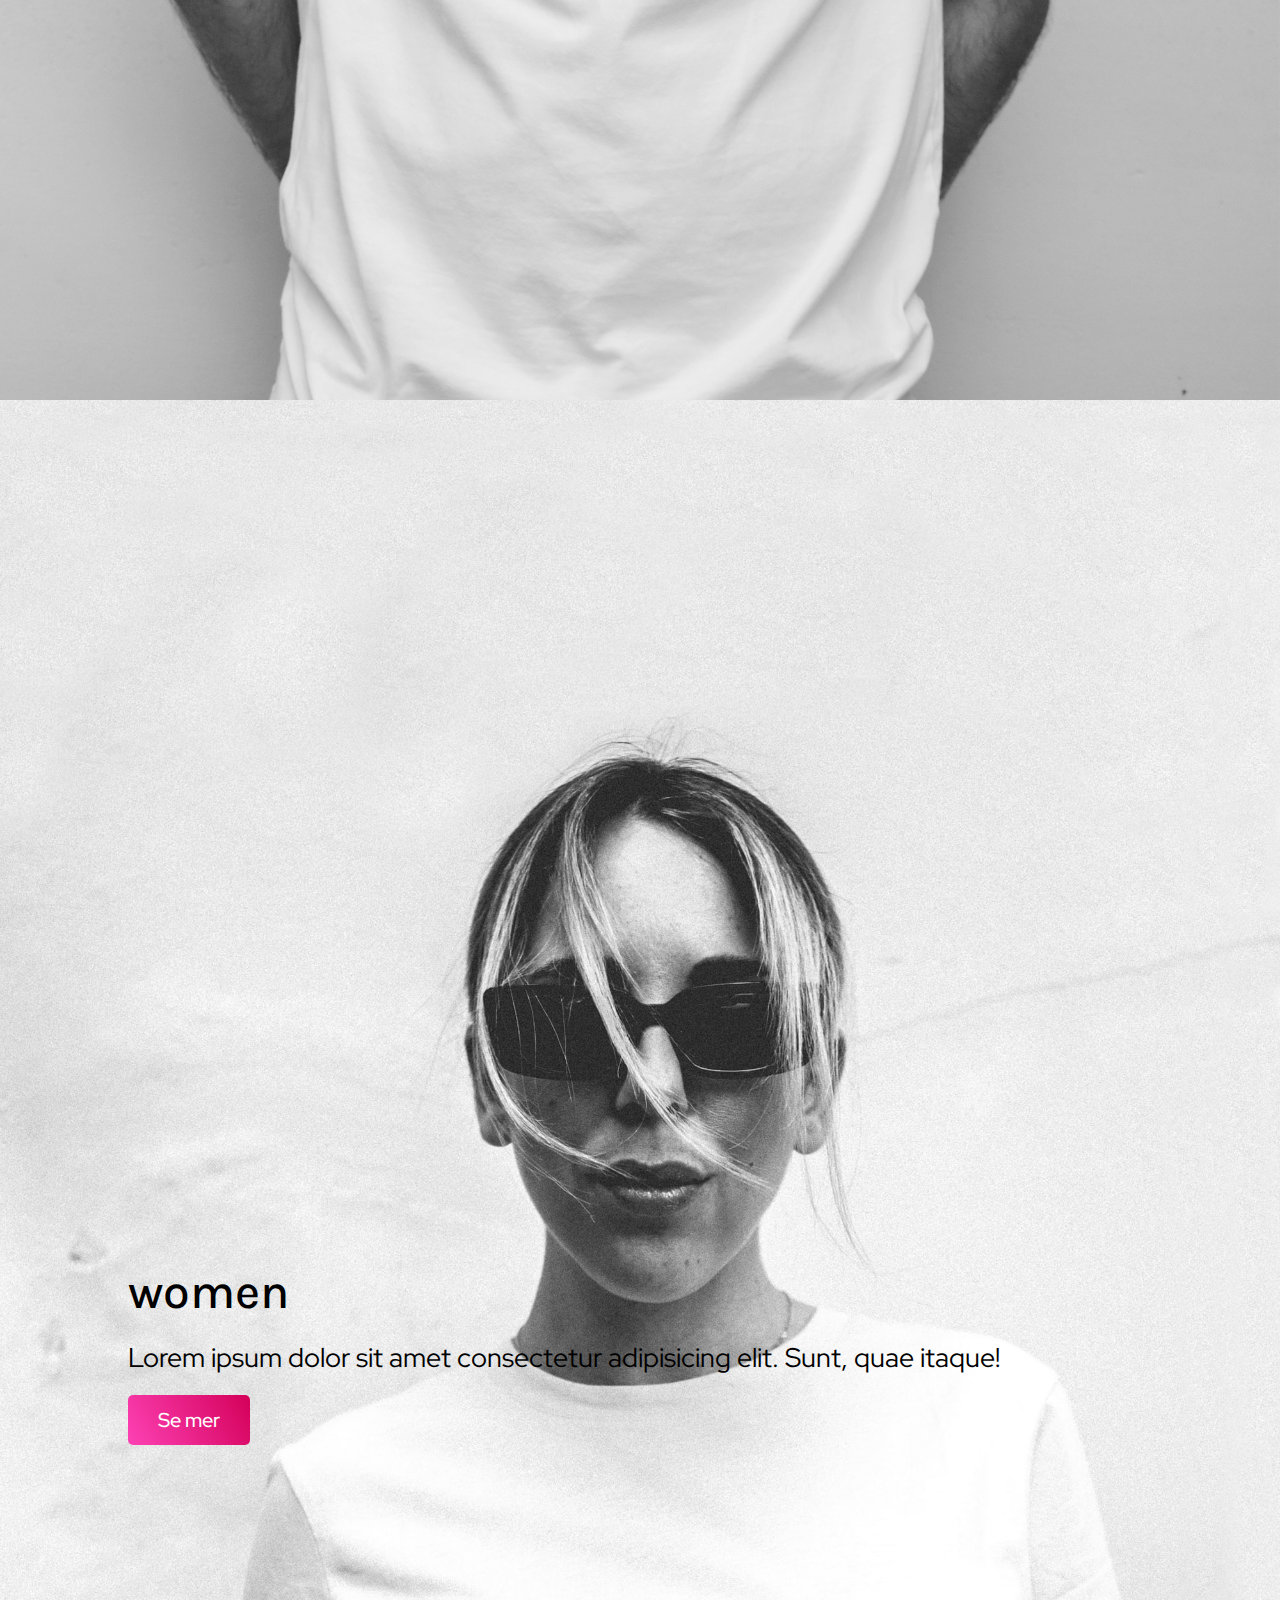
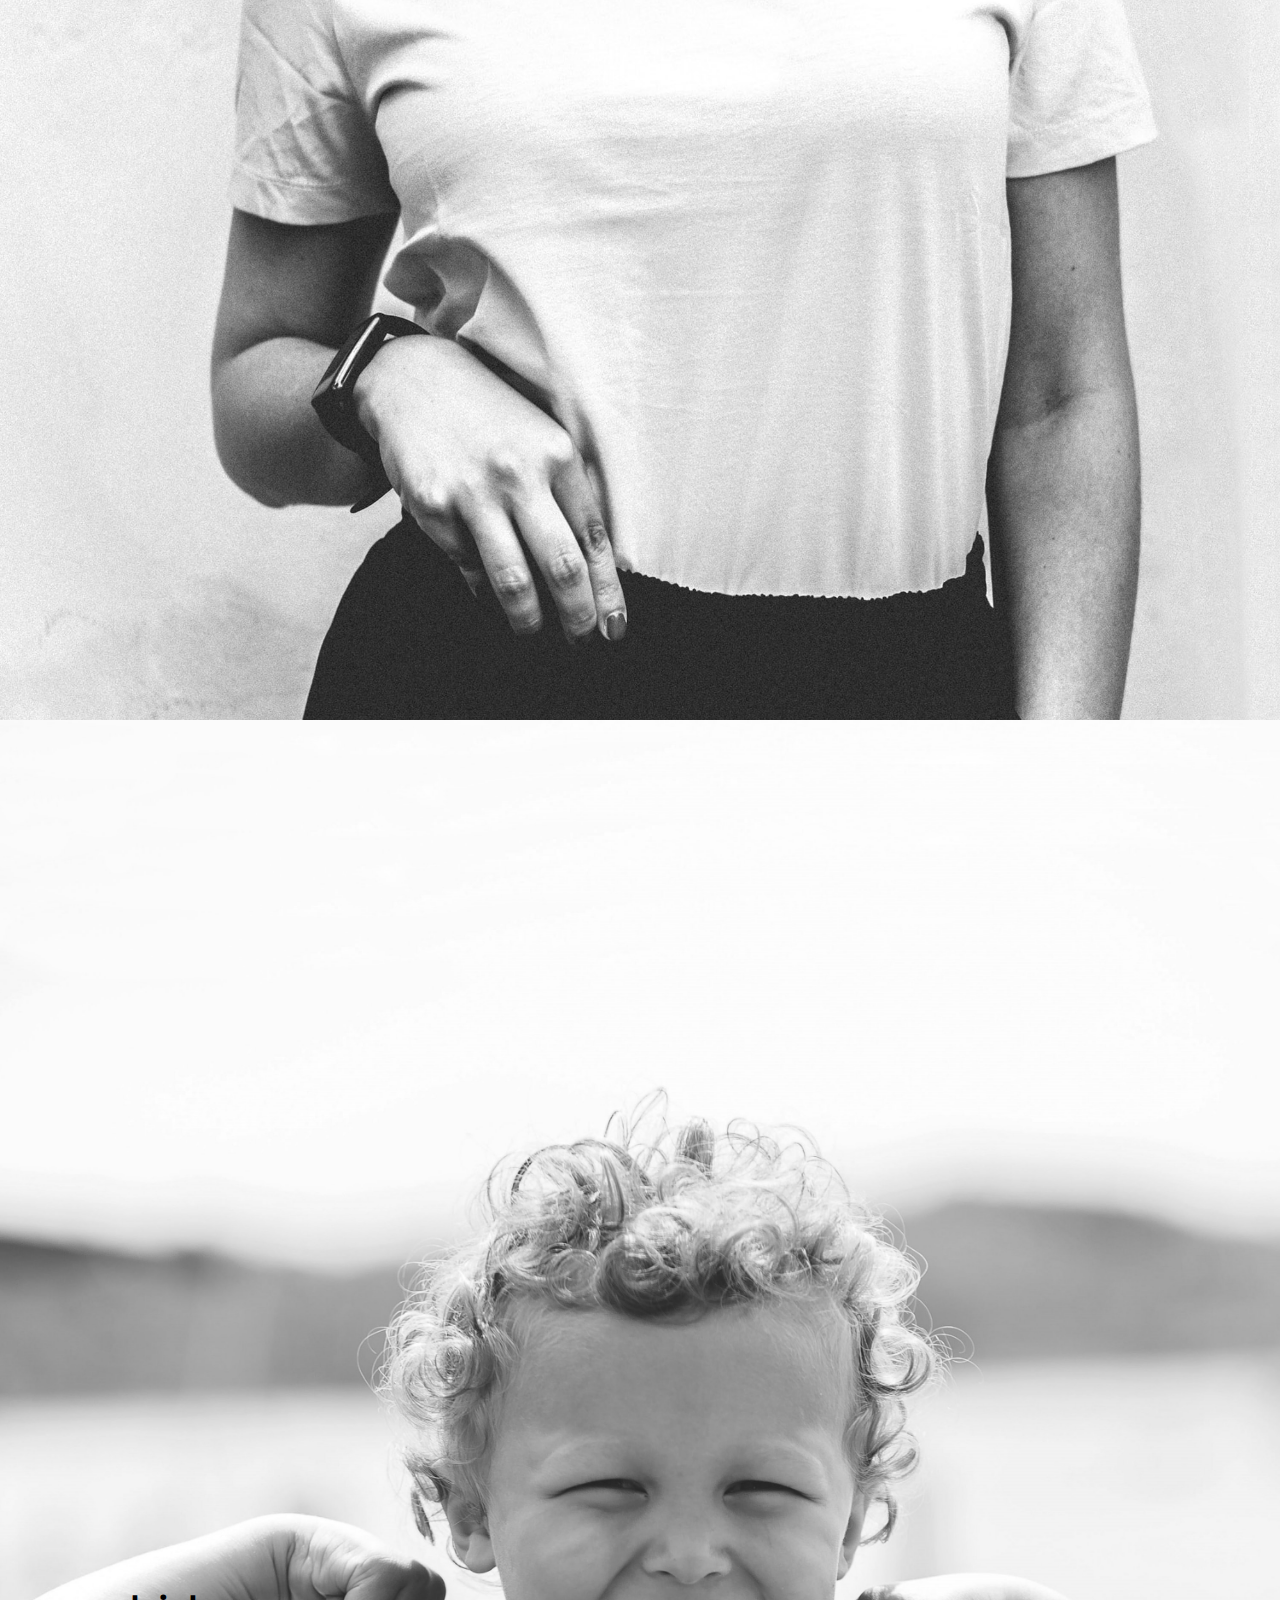
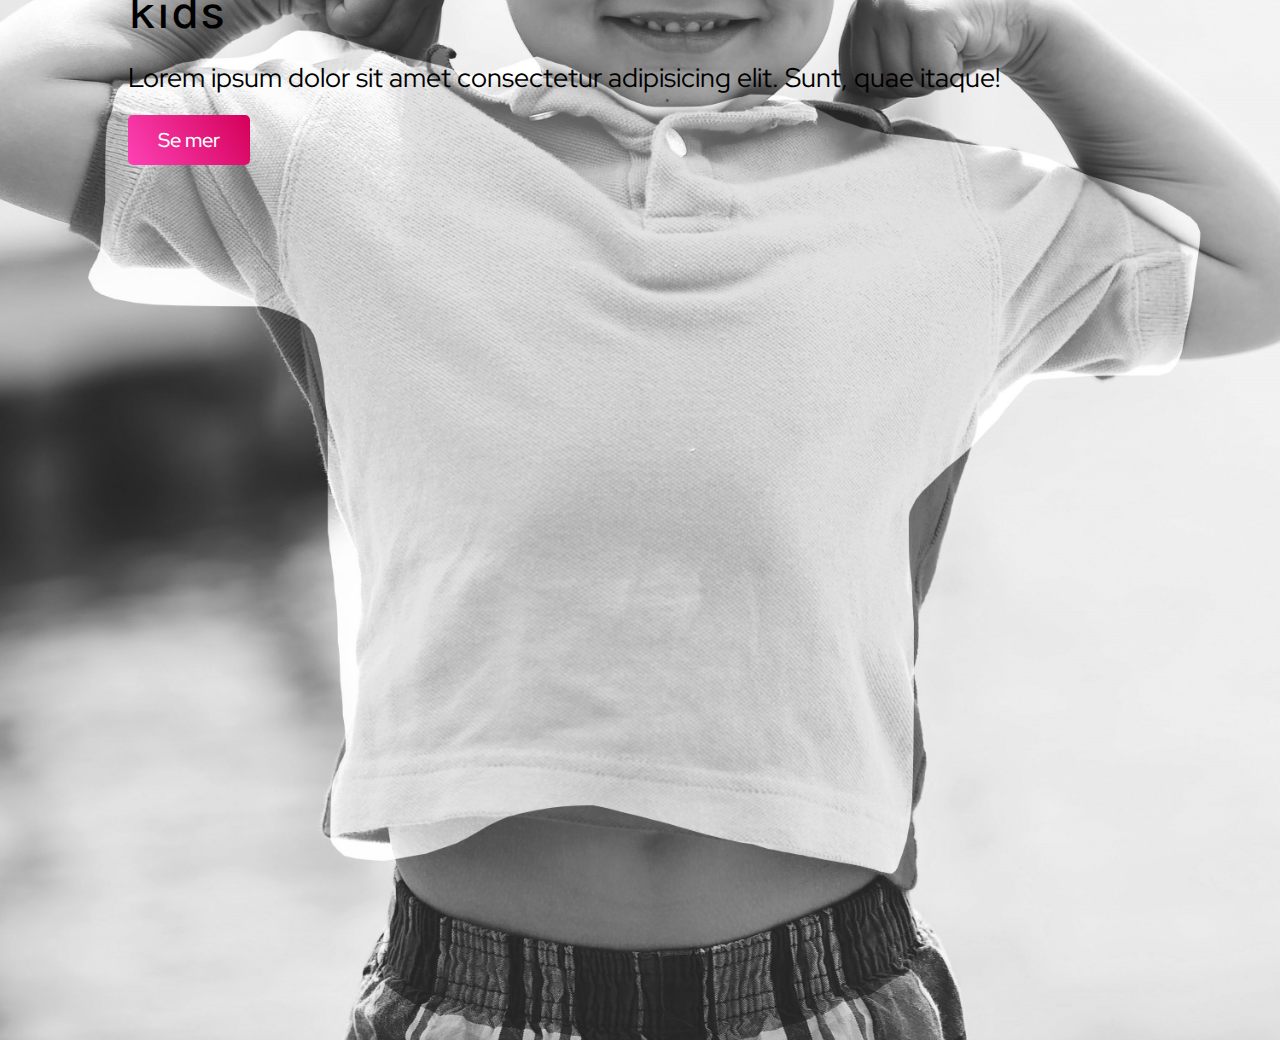
==== commit d8f88476: "added logo" ====
--- a/landing-page.html
+++ b/landing-page.html
@@ -24,12 +24,8 @@
     <div class="wrapper">
       <header class="header">
         <nav class="navbar">
-          <div class="hamburger">
-            <span></span>
-            <span></span>
-            <span></span>
-        </div>
-          <div class="navlinks">
+          <i class="fa fa-bars"></i>
+          <div class="navlinks hide">
             <div class="links">
               <!-- querystrings -->
             </div>
@@ -41,16 +37,20 @@
             </div>
           </div>
         </nav>
-        <div class="logo"></div>
+
+        <div class="logo">
+          <img  src="/tpaita-webshop/images/logo.PNG" 
+          style=
+          "height:65px;
+          width:110px;
+          ">
+        </div>
         <div class="header-icons">
           <div class="user">
-              <i class="fa fa-sign-out hide"></i>
               <i class="fa fa-user"></i>
               <p class="user-logged-in"></p>
           </div>
-          <i class="fa fa-shopping-cart">
-            <div class="item-counter hide"></div>
-          </i>
+          <i class="fa fa-shopping-cart"></i>
           <div class="shopping-cart-popup hide"></div>
         </div>
       </header>
@@ -58,7 +58,15 @@
         <div class="exit-box-login">
                 X
         </div>
-        <div class="logo"></div>
+
+        <div class="logo">
+          <img  src="/tpaita-webshop/images/logo.PNG" 
+          style=
+          "height:65px;
+          width:110px;
+          ">
+        </div>
+
         <form class="my-form-login" action="">
             <input type="email" name="email" id="login-email" placeholder="email-address">
             <input type="password" name="password" id="login-password" placeholder="password">
@@ -66,93 +74,100 @@
             <p class="login-paragraph">forgot password</p>
             <button type="button" class="create-account-btn">create an account</button>
         </form>
-      </div>
-      <div class="create-account-page hide">
-          <div class="exit-box-account">
-              X
+    </div>
+    <div class="create-account-page hide">
+        <div class="exit-box-account">
+            X
+        </div>
+
+        <div class="logo">
+          <img  src="/tpaita-webshop/images/logo.PNG" 
+          style=
+          "height:65px;
+          width:110px;
+          ">
+        </div>
+        
+        <form class="my-form-account" action="">
+
+            <div class="first-last-name">
+                <input type="text" name="first-name" id="first-name-account" placeholder="First Name">
+                <input type="text" name="last-name" id="last-name-account" placeholder="Last Name">
+            </div>
+
+            <input type="text" name="address" id="address" placeholder="address">
+
+            <input type="text" name="zip-code" id="zip-code" placeholder="zip-code">
+
+            <input type="email" name="e-mail-account" id="e-mail-account" placeholder="e-mail addres">
+
+            <input type="password" name="password-account" id="password-account" placeholder="password">
+
+            <input type="password" name="confirm-password" id="confirm-password" placeholder="confirm password">
+
+            <input type="tel" name="phone-number" id="phone-number" placeholder="phone number">
+            <p>by clicking sign up you agree to our terms and conditions</p>
+            <button class="sign-up-btn">sign up</button>
+        </form>
+    </div>
+
+      <main class="main-landing-page">
+        <section class="product-category">
+          <img src="./images/Tissha.jpg" alt="man with cool white t-shirt" />
+          <div class="image-text">
+            <h2>men</h2>
+            <p>
+              Lorem ipsum dolor sit amet consectetur adipisicing elit. Sunt,
+              quae itaque!
+            </p>
+            <button>se mer</button>
           </div>
-          <div class="logo"></div>
-          <form class="my-form-account" action="">
+        </section>
+        <section class="product-category">
+          <img
+            src="./images/dam_shirt.jpg"
+            alt="cool girl with cool white t-shirt"
+          />
+          <div class="image-text">
+            <h2>women</h2>
+            <p>
+              Lorem ipsum dolor sit amet consectetur adipisicing elit. Sunt,
+              quae itaque!
+            </p>
+            <button>Se mer</button>
+          </div>
+        </section>
+        <section class="product-category">
+          <img
+            src="./images/Kid-tshirt.jpg"
+            alt="crazy cool kid with cool t-shirt"
+          />
+          <div class="image-text">
+            <h2>kids</h2>
+            <p>
+              Lorem ipsum dolor sit amet consectetur adipisicing elit. Sunt,
+              quae itaque!
+            </p>
+            <button>Se mer</button>
+          </div>
+        </section>
+      </main>
+    </div>
 
-              <div class="first-last-name">
-                  <input type="text" name="first-name" id="first-name-account" placeholder="First Name">
-                  <input type="text" name="last-name" id="last-name-account" placeholder="Last Name">
-              </div>
-
-              <input type="text" name="address" id="address" placeholder="address">
-
-              <input type="text" name="zip-code" id="zip-code" placeholder="zip-code">
-
-              <input type="email" name="e-mail-account" id="e-mail-account" placeholder="e-mail addres">
-
-              <input type="password" name="password-account" id="password-account" placeholder="password">
-
-              <input type="password" name="confirm-password" id="confirm-password" placeholder="confirm password">
-
-              <input type="tel" name="phone-number" id="phone-number" placeholder="phone number">
-              <p>by clicking sign up you agree to our terms and conditions</p>
-              <button class="sign-up-btn">sign up</button>
-          </form>
+    <footer class="footer">
+      <div class="social-media-links-2">
+        <a href="#"><i class="fa fa-instagram"></i></a>
+        <a href="#"><i class="fa fa-facebook-square"></i></a>
+        <a href="#"><i class="fa fa-brands fa-twitter-square"></i></a>
+        <a href="#"><i class="fa fa-envelope"></i></a>
       </div>
 
-        <main class="main-landing-page">
-          <section class="product-category">
-            <img src="./images/Tissha.jpg" alt="man with cool white t-shirt" />
-            <div class="image-text">
-              <h2>men</h2>
-              <p>
-                Lorem ipsum dolor sit amet consectetur adipisicing elit. Sunt,
-                quae itaque!
-              </p>
-              <button>se mer</button>
-            </div>
-          </section>
-          <section class="product-category">
-            <img
-              src="./images/dam_shirt.jpg"
-              alt="cool girl with cool white t-shirt"
-            />
-            <div class="image-text">
-              <h2>women</h2>
-              <p>
-                Lorem ipsum dolor sit amet consectetur adipisicing elit. Sunt,
-                quae itaque!
-              </p>
-              <button>Se mer</button>
-            </div>
-          </section>
-          <section class="product-category">
-            <img
-              src="./images/Kid-tshirt.jpg"
-              alt="crazy cool kid with cool t-shirt"
-            />
-            <div class="image-text">
-              <h2>kids</h2>
-              <p>
-                Lorem ipsum dolor sit amet consectetur adipisicing elit. Sunt,
-                quae itaque!
-              </p>
-              <button>Se mer</button>
-            </div>
-          </section>
-        </main>
+      <div class="footer-text">
+        <p>Privacy | Terms & Conditions | Feedback</p>
+
+        <p>copyright. blablabla</p>
       </div>
-
-      <footer class="footer">
-        <div class="social-media-links-2">
-            <a href="#"><i class="fa fa-instagram"></i></a>
-            <a href="#"><i class="fa fa-facebook-square"></i></a>
-            <a href="#"><i class="fa fa-brands fa-twitter-square"></i></a>
-            <a href="#"><i class="fa fa-envelope"></i></a>
-        </div>
-        <div class="footer-text">
-        <p class ="fake-links">Privacy  |  Terms & Conditions  |  Feedback </p>
-        
-        <p class="copywrite"><span class="copyright">&copy</span> tpaita</p> 
-
-        </div>
-      </footer>
-    </div>
+    </footer>
   </body>
   <script src="./script/api.js"></script>
   <script src="./script/main.js"></script>
--- a/styles/styles.css
+++ b/styles/styles.css
@@ -48,6 +48,7 @@
           justify-content: center;
   overflow: hidden;
   margin-left: 30px;
+  cursor: pointer;
 }
 
 .header .navbar .hamburger span {
@@ -245,7 +246,7 @@
 }
 
 .header .header-icons .fa-shopping-cart .item-counter {
-  background-color: #F700FC;
+  background-image: linear-gradient(60deg, #fd42b5, #d40059);
   position: absolute;
   top: 3px;
   right: 0px;
@@ -454,13 +455,25 @@
 
 .main-landing-page .product-category .image-text button {
   height: 50px;
-  background-color: #F700FC;
   color: #FFF;
   border: none;
   font-size: 20px;
   padding: 0 30px;
   border-radius: 5px;
   font-weight: 500;
+  background-image: linear-gradient(60deg, #fd42b5, #d40059);
+}
+
+.main-landing-page .product-category .image-text button:hover {
+  -webkit-filter: brightness(90%);
+          filter: brightness(90%);
+  -webkit-transform: scale(1.03);
+          transform: scale(1.03);
+}
+
+.main-landing-page .product-category .image-text button:active {
+  -webkit-filter: brightness(80%);
+          filter: brightness(80%);
 }
 
 .product-list {
@@ -533,17 +546,51 @@
 
 .product-pop-up button {
   height: 50px;
-  background-color: #F700FC;
   color: #FFF;
   border: none;
   font-size: 20px;
   padding: 0 30px;
   border-radius: 5px;
   font-weight: 500;
+  background-image: linear-gradient(60deg, #fd42b5, #d40059);
+}
+
+.product-pop-up button:hover {
+  -webkit-filter: brightness(90%);
+          filter: brightness(90%);
+  -webkit-transform: scale(1.03);
+          transform: scale(1.03);
+}
+
+.product-pop-up button:active {
+  -webkit-filter: brightness(80%);
+          filter: brightness(80%);
 }
 
 .article-container {
   margin: 10%;
+}
+
+button {
+  color: #FFF;
+  border: none;
+  font-size: 14px;
+  padding: 10px 20px;
+  border-radius: 5px;
+  font-weight: 500;
+  background-image: linear-gradient(60deg, #fd42b5, #d40059);
+}
+
+button:hover {
+  -webkit-filter: brightness(90%);
+          filter: brightness(90%);
+  -webkit-transform: scale(1.03);
+          transform: scale(1.03);
+}
+
+button:active {
+  -webkit-filter: brightness(80%);
+          filter: brightness(80%);
 }
 
 .login-page {
@@ -571,13 +618,43 @@
 
 .login-page .exit-box-login {
   position: relative;
+  display: -webkit-box;
+  display: -ms-flexbox;
+  display: flex;
+  -webkit-box-pack: center;
+      -ms-flex-pack: center;
+          justify-content: center;
+  -webkit-box-align: center;
+      -ms-flex-align: center;
+          align-items: center;
   top: -50px;
   right: -150px;
   padding: 0px;
   font-size: 40px;
   font-weight: 900;
   color: #989898;
-  cursor: pointer;
+  width: 30px;
+  height: 30px;
+  cursor: pointer;
+}
+
+.login-page .exit-box-login span {
+  border-radius: 10px;
+  position: absolute;
+  height: 4px;
+  background: #989898;
+}
+
+.login-page .exit-box-login span:nth-child(1) {
+  width: 30px;
+  -webkit-transform: rotate(45deg);
+          transform: rotate(45deg);
+}
+
+.login-page .exit-box-login span:nth-child(2) {
+  width: 30px;
+  -webkit-transform: rotate(-45deg);
+          transform: rotate(-45deg);
 }
 
 .login-page .logo {
@@ -666,6 +743,15 @@
 
 .create-account-page .exit-box-account {
   position: relative;
+  display: -webkit-box;
+  display: -ms-flexbox;
+  display: flex;
+  -webkit-box-pack: center;
+      -ms-flex-pack: center;
+          justify-content: center;
+  -webkit-box-align: center;
+      -ms-flex-align: center;
+          align-items: center;
   top: -50px;
   right: -150px;
   padding: 0px;
@@ -673,6 +759,27 @@
   font-weight: 900;
   color: #989898;
   cursor: pointer;
+  width: 30px;
+  height: 30px;
+}
+
+.create-account-page .exit-box-account span {
+  border-radius: 10px;
+  position: absolute;
+  height: 4px;
+  background: #989898;
+}
+
+.create-account-page .exit-box-account span:nth-child(1) {
+  width: 30px;
+  -webkit-transform: rotate(45deg);
+          transform: rotate(45deg);
+}
+
+.create-account-page .exit-box-account span:nth-child(2) {
+  width: 30px;
+  -webkit-transform: rotate(-45deg);
+          transform: rotate(-45deg);
 }
 
 .create-account-page .logo {
@@ -772,4 +879,16 @@
       -ms-flex-align: center;
           align-items: center;
 }
+
+.wrapper i {
+  cursor: pointer;
+}
+
+.wrapper a {
+  cursor: pointer;
+}
+
+.wrapper button {
+  cursor: pointer;
+}
 /*# sourceMappingURL=styles.css.map */